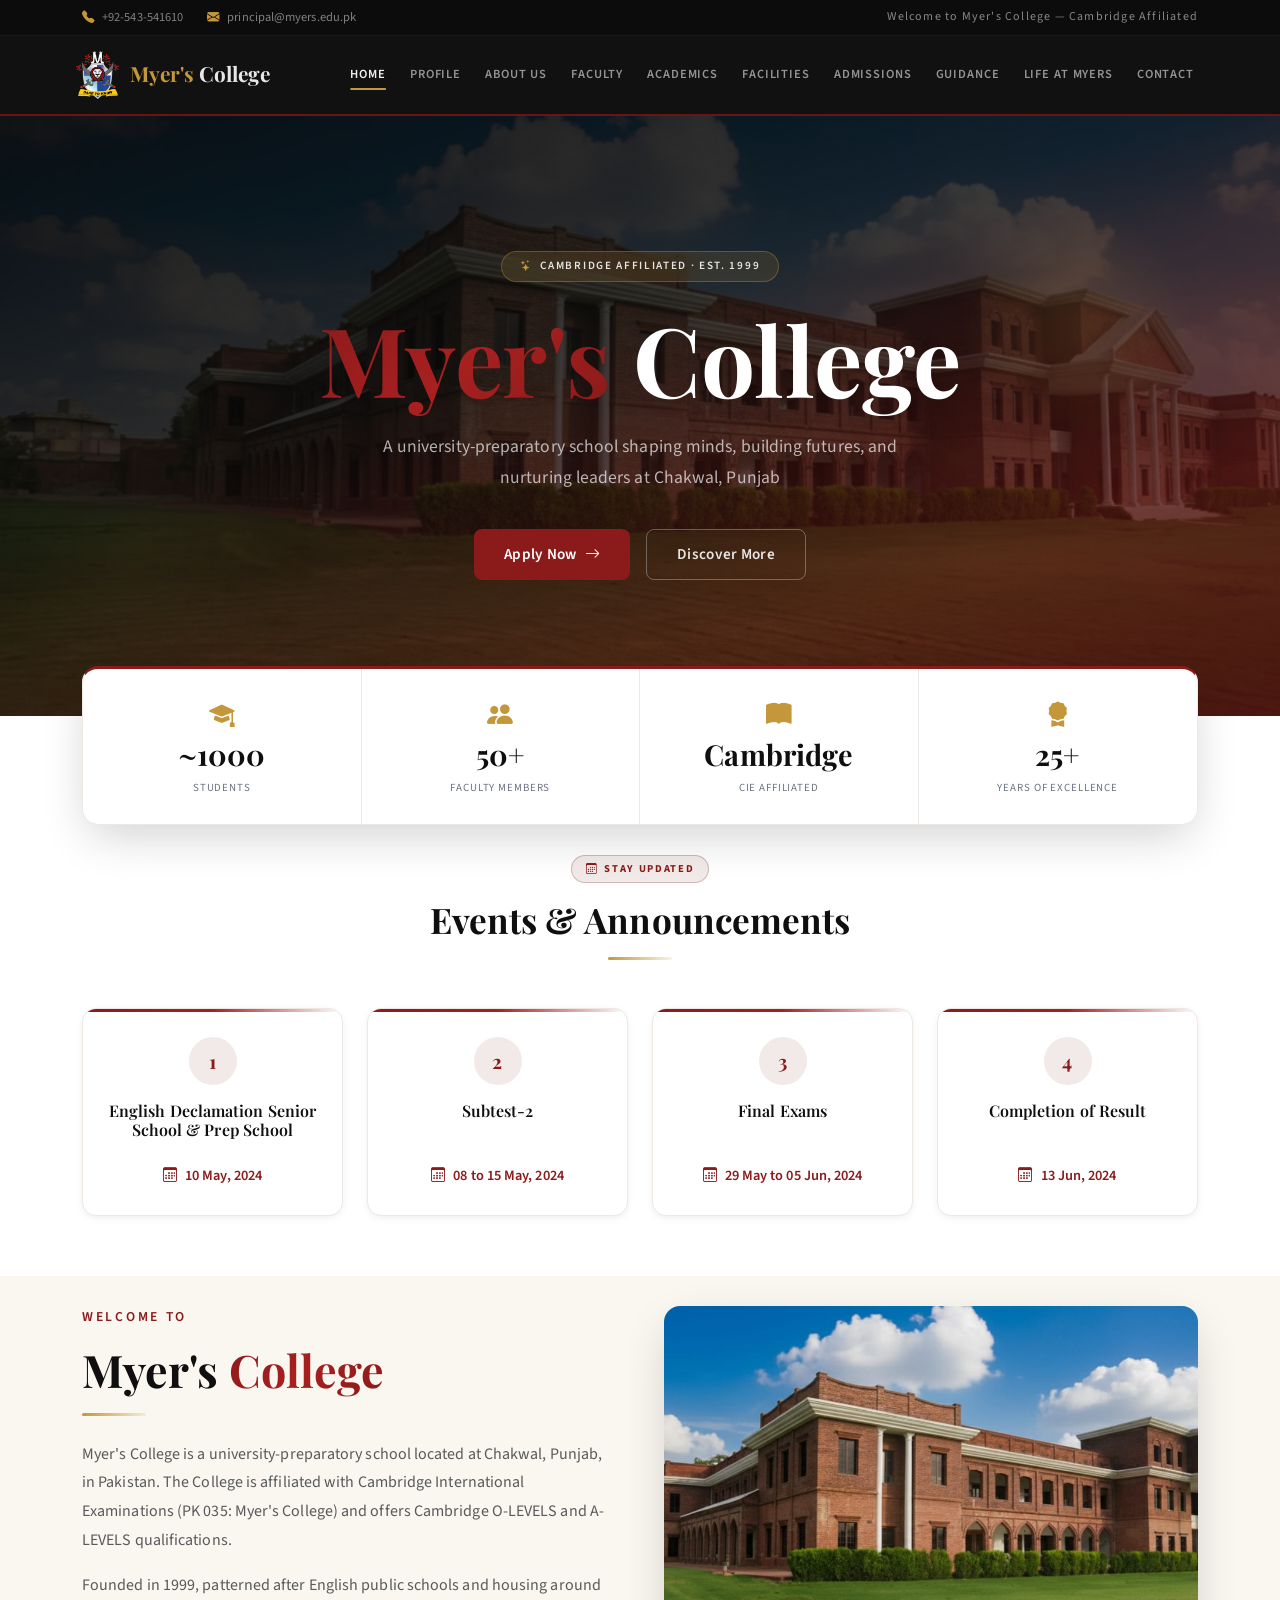
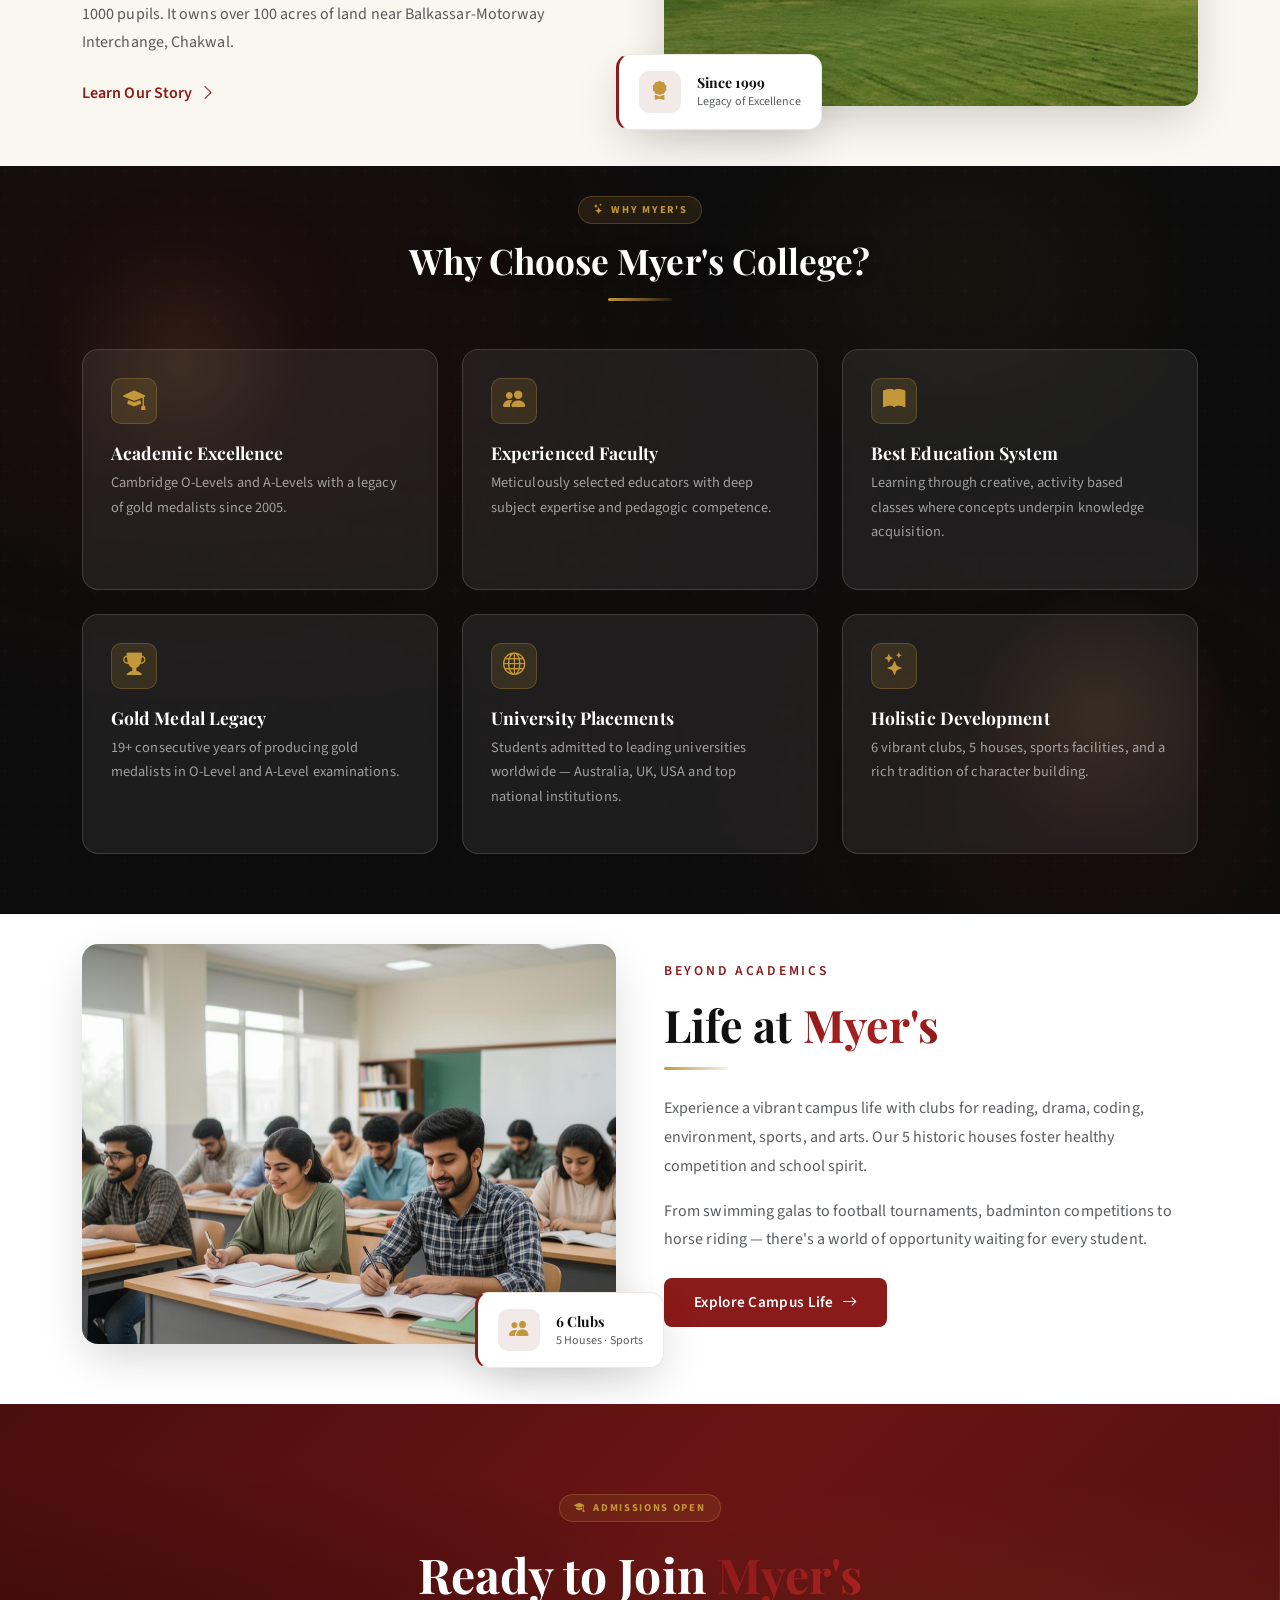
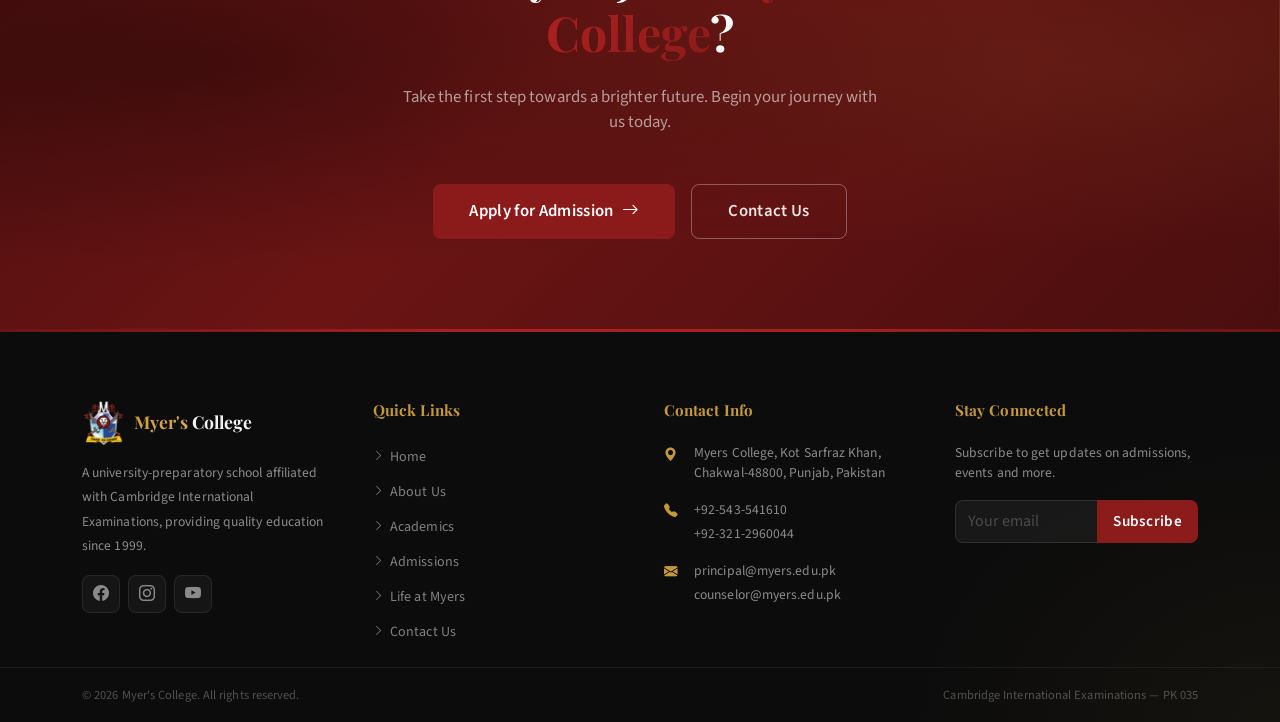
==== index.html @ d1c7c5fa "first commit" ====
<!DOCTYPE html>
<html lang="en">
<head>
  <meta charset="UTF-8" />
  <meta name="viewport" content="width=device-width, initial-scale=1.0" />
  <title>Myer's College — Cambridge Affiliated | Chakwal, Pakistan</title>
  <meta name="description" content="Myer's College is a Cambridge-affiliated university-preparatory school located at Chakwal, Punjab, Pakistan, offering O-Levels and A-Levels since 1999." />
  <link rel="icon" href="assets/images/myers-logo.png" type="image/png" />
  <link rel="stylesheet" href="https://cdn.jsdelivr.net/npm/bootstrap@5.3.2/dist/css/bootstrap.min.css" />
  <link rel="stylesheet" href="https://cdn.jsdelivr.net/npm/bootstrap-icons@1.11.3/font/bootstrap-icons.min.css" />
  <link rel="stylesheet" href="assets/css/style.css" />
</head>
<body>

  <!-- TOP BAR -->
  <div id="topbar">
    <div class="container">
      <div class="d-flex justify-content-between align-items-center">
        <div class="d-flex gap-4">
          <span class="d-flex align-items-center gap-2"><i class="bi bi-telephone-fill topbar-icon"></i> +92-543-541610</span>
          <span class="d-flex align-items-center gap-2"><i class="bi bi-envelope-fill topbar-icon"></i> principal@myers.edu.pk</span>
        </div>
        <span class="d-none d-md-inline" style="color:rgba(255,255,255,0.50);font-size:0.75rem;letter-spacing:0.1em;">Welcome to Myer's College — Cambridge Affiliated</span>
      </div>
    </div>
  </div>

  <!-- NAVBAR -->
  <nav class="navbar navbar-expand-lg site-navbar sticky-top">
    <div class="container">
      <a class="navbar-brand d-flex align-items-center gap-2" href="index.html">
        <img src="assets/images/myers-logo.png" alt="Myer's College Logo" height="48" width="48" style="object-fit:contain;" />
        <div class="d-none d-sm-block">
          <span class="brand-name">Myer's</span>
          <span class="brand-suffix"> College</span>
        </div>
      </a>
      <button class="navbar-toggler" type="button" data-bs-toggle="collapse" data-bs-target="#siteNav">
        <span class="navbar-toggler-icon"></span>
      </button>
      <div class="collapse navbar-collapse" id="siteNav">
        <ul class="navbar-nav ms-auto">
          <li class="nav-item"><a class="nav-link" href="index.html">HOME</a></li>
          <li class="nav-item"><a class="nav-link" href="profile.html">PROFILE</a></li>
          <li class="nav-item"><a class="nav-link" href="about.html">ABOUT US</a></li>
          <li class="nav-item"><a class="nav-link" href="faculty.html">FACULTY</a></li>
          <li class="nav-item"><a class="nav-link" href="academics.html">ACADEMICS</a></li>
          <li class="nav-item"><a class="nav-link" href="facilities.html">FACILITIES</a></li>
          <li class="nav-item"><a class="nav-link" href="admissions.html">ADMISSIONS</a></li>
          <li class="nav-item"><a class="nav-link" href="guidance.html">GUIDANCE</a></li>
          <li class="nav-item"><a class="nav-link" href="life.html">LIFE AT MYERS</a></li>
          <li class="nav-item"><a class="nav-link" href="contact.html">CONTACT</a></li>
        </ul>
      </div>
    </div>
  </nav>

  <!-- HERO -->
  <section class="hero-section">
    <img src="assets/images/hero-campus.jpg" alt="Myer's College Campus" class="hero-img" />
    <div class="hero-overlay"></div>
    <!-- Decorative blobs -->
    <div style="position:absolute;top:80px;right:80px;width:250px;height:250px;background:radial-gradient(circle,rgba(196,151,58,0.14) 0%,transparent 65%);pointer-events:none;"></div>
    <div style="position:absolute;bottom:80px;left:40px;width:180px;height:180px;background:rgba(196,151,58,0.05);border-radius:50%;filter:blur(60px);pointer-events:none;"></div>
    <div class="container">
      <div class="hero-content">
        <div class="hero-badge animate-fade-in-up">
          <i class="bi bi-stars" style="color:var(--gold);"></i>
          Cambridge Affiliated · Est. 1999
        </div>
        <h1 class="hero-title">
          <span class="gradient-text">Myer's</span> College
        </h1>
        <p class="hero-subtitle">
          A university-preparatory school shaping minds, building futures, and nurturing leaders at Chakwal, Punjab
        </p>
        <div class="hero-buttons d-flex flex-wrap gap-3 justify-content-center">
          <a href="admissions.html" class="btn-gold">Apply Now <i class="bi bi-arrow-right"></i></a>
          <a href="about.html" class="btn-outline-gold">Discover More</a>
        </div>
      </div>
    </div>
  </section>

  <!-- STATS BAR -->
  <section class="py-0 px-3">
    <div class="container">
      <div class="stats-bar row g-0 animate-pulse-glow">
        <div class="col-6 col-md-3 stat-item">
          <i class="bi bi-mortarboard-fill stat-icon d-block" style="font-size:1.6rem;"></i>
          <div class="stat-value">~1000</div>
          <div class="stat-label">Students</div>
        </div>
        <div class="col-6 col-md-3 stat-item">
          <i class="bi bi-people-fill stat-icon d-block" style="font-size:1.6rem;"></i>
          <div class="stat-value">50+</div>
          <div class="stat-label">Faculty Members</div>
        </div>
        <div class="col-6 col-md-3 stat-item">
          <i class="bi bi-book-fill stat-icon d-block" style="font-size:1.6rem;"></i>
          <div class="stat-value">Cambridge</div>
          <div class="stat-label">CIE Affiliated</div>
        </div>
        <div class="col-6 col-md-3 stat-item">
          <i class="bi bi-award-fill stat-icon d-block" style="font-size:1.6rem;"></i>
          <div class="stat-value">25+</div>
          <div class="stat-label">Years of Excellence</div>
        </div>
      </div>
    </div>
  </section>

  <!-- EVENTS & ANNOUNCEMENTS -->
  <section class="section-padding">
    <div class="container">
      <div class="reveal text-center mb-5">
        <div class="section-badge"><i class="bi bi-calendar3"></i> Stay Updated</div>
        <h2 class="fw-bold" style="font-family:var(--font-heading);font-size:2.2rem;">Events &amp; Announcements</h2>
        <div class="gold-line mx-auto mt-3"></div>
      </div>
      <div class="row g-4">
        <div class="col-sm-6 col-lg-3">
          <div class="reveal event-card h-100">
            <div class="event-num">1</div>
            <h3 class="fw-semibold mb-3" style="font-size:1rem;min-height:48px;">English Declamation Senior School &amp; Prep School</h3>
            <div class="d-flex align-items-center justify-content-center gap-2 maroon-text fw-semibold" style="font-size:0.9rem;">
              <i class="bi bi-calendar3"></i> 10 May, 2024
            </div>
          </div>
        </div>
        <div class="col-sm-6 col-lg-3">
          <div class="reveal event-card h-100">
            <div class="event-num">2</div>
            <h3 class="fw-semibold mb-3" style="font-size:1rem;min-height:48px;">Subtest-2</h3>
            <div class="d-flex align-items-center justify-content-center gap-2 maroon-text fw-semibold" style="font-size:0.9rem;">
              <i class="bi bi-calendar3"></i> 08 to 15 May, 2024
            </div>
          </div>
        </div>
        <div class="col-sm-6 col-lg-3">
          <div class="reveal event-card h-100">
            <div class="event-num">3</div>
            <h3 class="fw-semibold mb-3" style="font-size:1rem;min-height:48px;">Final Exams</h3>
            <div class="d-flex align-items-center justify-content-center gap-2 maroon-text fw-semibold" style="font-size:0.9rem;">
              <i class="bi bi-calendar3"></i> 29 May to 05 Jun, 2024
            </div>
          </div>
        </div>
        <div class="col-sm-6 col-lg-3">
          <div class="reveal event-card h-100">
            <div class="event-num">4</div>
            <h3 class="fw-semibold mb-3" style="font-size:1rem;min-height:48px;">Completion of Result</h3>
            <div class="d-flex align-items-center justify-content-center gap-2 maroon-text fw-semibold" style="font-size:0.9rem;">
              <i class="bi bi-calendar3"></i> 13 Jun, 2024
            </div>
          </div>
        </div>
      </div>
    </div>
  </section>

  <!-- ABOUT PREVIEW -->
  <section class="section-padding section-cream">
    <div class="container">
      <div class="reveal">
        <div class="row g-5 align-items-center">
          <div class="col-md-6">
            <p class="maroon-text fw-semibold text-uppercase" style="letter-spacing:0.2em;font-size:0.85rem;">Welcome To</p>
            <h2 class="fw-bold mb-3" style="font-family:var(--font-heading);font-size:clamp(2rem,4vw,2.8rem);line-height:1.2;">
              Myer's <span class="gradient-text">College</span>
            </h2>
            <div class="gold-line mb-4"></div>
            <p class="text-muted mb-3" style="line-height:1.8;">
              Myer's College is a university-preparatory school located at Chakwal, Punjab, in Pakistan. The College is affiliated with Cambridge International Examinations (PK 035: Myer's College) and offers Cambridge O-LEVELS and A-LEVELS qualifications.
            </p>
            <p class="text-muted mb-4" style="line-height:1.8;">
              Founded in 1999, patterned after English public schools and housing around 1000 pupils. It owns over 100 acres of land near Balkassar-Motorway Interchange, Chakwal.
            </p>
            <a href="about.html" class="maroon-text fw-semibold text-decoration-none d-inline-flex align-items-center gap-2">
              Learn Our Story <i class="bi bi-chevron-right"></i>
            </a>
          </div>
          <div class="col-md-6 position-relative">
            <div class="rounded-4 overflow-hidden" style="box-shadow:var(--elevated-shadow);">
              <img src="assets/images/college-original.jpg" alt="Myer's College Building" class="img-fluid w-100" style="height:400px;object-fit:cover;" />
            </div>
            <div class="floating-badge d-none d-md-flex align-items-center gap-3">
              <div class="floating-badge-icon"><i class="bi bi-award-fill" style="color:var(--gold);font-size:1.2rem;"></i></div>
              <div>
                <p class="fw-bold mb-0" style="font-family:var(--font-heading);">Since 1999</p>
                <p class="mb-0 text-muted" style="font-size:0.75rem;">Legacy of Excellence</p>
              </div>
            </div>
          </div>
        </div>
      </div>
    </div>
  </section>

  <!-- WHY CHOOSE US -->
  <section class="section-padding section-maroon position-relative overflow-hidden">
    <div style="position:absolute;top:60px;left:40px;width:280px;height:280px;background:radial-gradient(circle,rgba(196,151,58,0.12) 0%,transparent 65%);pointer-events:none;"></div>
    <div style="position:absolute;bottom:60px;right:40px;width:280px;height:280px;background:radial-gradient(circle,rgba(196,151,58,0.12) 0%,transparent 65%);pointer-events:none;"></div>
    <div class="container position-relative">
      <div class="reveal text-center mb-5">
        <div class="section-badge section-badge-navy"><i class="bi bi-stars"></i> Why Myer's</div>
        <h2 class="fw-bold text-white" style="font-family:var(--font-heading);font-size:2.2rem;">Why Choose Myer's College?</h2>
        <div class="gold-line mx-auto mt-3"></div>
      </div>
      <div class="row g-4">
        <div class="col-sm-6 col-lg-4">
          <div class="reveal feature-card">
            <div class="feature-icon-box"><i class="bi bi-mortarboard-fill" style="color:var(--gold);font-size:1.4rem;"></i></div>
            <h3 class="fw-bold text-white mb-2" style="font-size:1.1rem;">Academic Excellence</h3>
            <p style="color:rgba(255,255,255,0.58);font-size:0.9rem;line-height:1.7;">Cambridge O-Levels and A-Levels with a legacy of gold medalists since 2005.</p>
          </div>
        </div>
        <div class="col-sm-6 col-lg-4">
          <div class="reveal feature-card">
            <div class="feature-icon-box"><i class="bi bi-people-fill" style="color:var(--gold);font-size:1.4rem;"></i></div>
            <h3 class="fw-bold text-white mb-2" style="font-size:1.1rem;">Experienced Faculty</h3>
            <p style="color:rgba(255,255,255,0.58);font-size:0.9rem;line-height:1.7;">Meticulously selected educators with deep subject expertise and pedagogic competence.</p>
          </div>
        </div>
        <div class="col-sm-6 col-lg-4">
          <div class="reveal feature-card">
            <div class="feature-icon-box"><i class="bi bi-book-fill" style="color:var(--gold);font-size:1.4rem;"></i></div>
            <h3 class="fw-bold text-white mb-2" style="font-size:1.1rem;">Best Education System</h3>
            <p style="color:rgba(255,255,255,0.58);font-size:0.9rem;line-height:1.7;">Learning through creative, activity based classes where concepts underpin knowledge acquisition.</p>
          </div>
        </div>
        <div class="col-sm-6 col-lg-4">
          <div class="reveal feature-card">
            <div class="feature-icon-box"><i class="bi bi-trophy-fill" style="color:var(--gold);font-size:1.4rem;"></i></div>
            <h3 class="fw-bold text-white mb-2" style="font-size:1.1rem;">Gold Medal Legacy</h3>
            <p style="color:rgba(255,255,255,0.58);font-size:0.9rem;line-height:1.7;">19+ consecutive years of producing gold medalists in O-Level and A-Level examinations.</p>
          </div>
        </div>
        <div class="col-sm-6 col-lg-4">
          <div class="reveal feature-card">
            <div class="feature-icon-box"><i class="bi bi-globe" style="color:var(--gold);font-size:1.4rem;"></i></div>
            <h3 class="fw-bold text-white mb-2" style="font-size:1.1rem;">University Placements</h3>
            <p style="color:rgba(255,255,255,0.58);font-size:0.9rem;line-height:1.7;">Students admitted to leading universities worldwide — Australia, UK, USA and top national institutions.</p>
          </div>
        </div>
        <div class="col-sm-6 col-lg-4">
          <div class="reveal feature-card">
            <div class="feature-icon-box"><i class="bi bi-stars" style="color:var(--gold);font-size:1.4rem;"></i></div>
            <h3 class="fw-bold text-white mb-2" style="font-size:1.1rem;">Holistic Development</h3>
            <p style="color:rgba(255,255,255,0.58);font-size:0.9rem;line-height:1.7;">6 vibrant clubs, 5 houses, sports facilities, and a rich tradition of character building.</p>
          </div>
        </div>
      </div>
    </div>
  </section>

  <!-- CAMPUS LIFE PREVIEW -->
  <section class="section-padding">
    <div class="container">
      <div class="reveal">
        <div class="row g-5 align-items-center">
          <div class="col-md-6 order-md-1 position-relative">
            <div class="rounded-4 overflow-hidden" style="box-shadow:var(--elevated-shadow);">
              <img src="assets/images/students.jpg" alt="Students at Myer's College" class="img-fluid w-100" style="height:400px;object-fit:cover;" />
            </div>
            <div class="floating-badge floating-badge-right d-none d-md-flex align-items-center gap-3">
              <div class="floating-badge-icon"><i class="bi bi-people-fill" style="color:var(--gold);font-size:1.2rem;"></i></div>
              <div>
                <p class="fw-bold mb-0" style="font-family:var(--font-heading);">6 Clubs</p>
                <p class="mb-0 text-muted" style="font-size:0.75rem;">5 Houses · Sports</p>
              </div>
            </div>
          </div>
          <div class="col-md-6 order-md-2">
            <p class="maroon-text fw-semibold text-uppercase" style="letter-spacing:0.2em;font-size:0.85rem;">Beyond Academics</p>
            <h2 class="fw-bold mb-3" style="font-family:var(--font-heading);font-size:clamp(2rem,4vw,2.8rem);">
              Life at <span class="gradient-text">Myer's</span>
            </h2>
            <div class="gold-line mb-4"></div>
            <p class="text-muted mb-3" style="line-height:1.8;">
              Experience a vibrant campus life with clubs for reading, drama, coding, environment, sports, and arts. Our 5 historic houses foster healthy competition and school spirit.
            </p>
            <p class="text-muted mb-4" style="line-height:1.8;">
              From swimming galas to football tournaments, badminton competitions to horse riding — there's a world of opportunity waiting for every student.
            </p>
            <a href="life.html" class="btn-gold">Explore Campus Life <i class="bi bi-arrow-right"></i></a>
          </div>
        </div>
      </div>
    </div>
  </section>

  <!-- CTA SECTION -->
  <section class="cta-section">
    <div class="cta-glow"></div>
    <div class="container position-relative">
      <div class="reveal">
        <div class="section-badge section-badge-navy mx-auto mb-4" style="width:fit-content;">
          <i class="bi bi-mortarboard-fill"></i> Admissions Open
        </div>
        <h2 class="fw-bold text-white mb-4 mx-auto" style="font-family:var(--font-heading);font-size:clamp(1.8rem,4vw,3rem);max-width:600px;line-height:1.2;">
          Ready to Join <span class="gradient-text">Myer's College</span>?
        </h2>
        <p class="mb-5 mx-auto" style="color:rgba(255,255,255,0.58);font-size:1.05rem;max-width:480px;">
          Take the first step towards a brighter future. Begin your journey with us today.
        </p>
        <div class="d-flex flex-wrap gap-3 justify-content-center">
          <a href="admissions.html" class="btn-gold" style="padding:14px 36px;font-size:1.05rem;">Apply for Admission <i class="bi bi-arrow-right"></i></a>
          <a href="contact.html" class="btn-outline-gold" style="padding:14px 36px;font-size:1.05rem;">Contact Us</a>
        </div>
      </div>
    </div>
  </section>

  <!-- FOOTER -->
  <footer class="site-footer pt-5 pb-0">
    <div class="container py-4">
      <div class="row g-5">
        <!-- Brand -->
        <div class="col-md-6 col-lg-3">
          <div class="d-flex align-items-center gap-2 mb-3">
            <img src="assets/images/myers-logo.png" alt="Myer's College" height="44" width="44" style="object-fit:contain;" />
            <div>
              <span class="gradient-text" style="font-family:var(--font-heading);font-size:1.1rem;font-weight:700;">Myer's</span>
              <span style="color:rgba(255,255,255,0.95);font-family:var(--font-heading);font-size:1.1rem;font-weight:700;"> College</span>
            </div>
          </div>
          <p style="font-size:0.85rem;line-height:1.8;color:rgba(255,255,255,0.52);">
            A university-preparatory school affiliated with Cambridge International Examinations, providing quality education since 1999.
          </p>
          <div class="d-flex gap-2 mt-3">
            <a href="#" class="footer-social"><i class="bi bi-facebook"></i></a>
            <a href="#" class="footer-social"><i class="bi bi-instagram"></i></a>
            <a href="#" class="footer-social"><i class="bi bi-youtube"></i></a>
          </div>
        </div>
        <!-- Quick Links -->
        <div class="col-md-6 col-lg-3">
          <h4 class="footer-heading mb-4">Quick Links</h4>
          <ul class="list-unstyled mb-0" style="display:flex;flex-direction:column;gap:10px;">
            <li><a href="index.html" class="footer-link"><i class="bi bi-chevron-right" style="font-size:0.7rem;"></i> Home</a></li>
            <li><a href="about.html" class="footer-link"><i class="bi bi-chevron-right" style="font-size:0.7rem;"></i> About Us</a></li>
            <li><a href="academics.html" class="footer-link"><i class="bi bi-chevron-right" style="font-size:0.7rem;"></i> Academics</a></li>
            <li><a href="admissions.html" class="footer-link"><i class="bi bi-chevron-right" style="font-size:0.7rem;"></i> Admissions</a></li>
            <li><a href="life.html" class="footer-link"><i class="bi bi-chevron-right" style="font-size:0.7rem;"></i> Life at Myers</a></li>
            <li><a href="contact.html" class="footer-link"><i class="bi bi-chevron-right" style="font-size:0.7rem;"></i> Contact Us</a></li>
          </ul>
        </div>
        <!-- Contact Info -->
        <div class="col-md-6 col-lg-3">
          <h4 class="footer-heading mb-4">Contact Info</h4>
          <ul class="list-unstyled mb-0" style="display:flex;flex-direction:column;gap:16px;font-size:0.85rem;color:rgba(255,255,255,0.52);">
            <li class="d-flex align-items-start gap-3">
              <i class="bi bi-geo-alt-fill" style="color:var(--gold);margin-top:2px;flex-shrink:0;"></i>
              Myers College, Kot Sarfraz Khan, Chakwal-48800, Punjab, Pakistan
            </li>
            <li class="d-flex align-items-start gap-3">
              <i class="bi bi-telephone-fill" style="color:var(--gold);margin-top:2px;flex-shrink:0;"></i>
              <div><p class="mb-1">+92-543-541610</p><p class="mb-0">+92-321-2960044</p></div>
            </li>
            <li class="d-flex align-items-start gap-3">
              <i class="bi bi-envelope-fill" style="color:var(--gold);margin-top:2px;flex-shrink:0;"></i>
              <div><p class="mb-1">principal@myers.edu.pk</p><p class="mb-0">counselor@myers.edu.pk</p></div>
            </li>
          </ul>
        </div>
        <!-- Newsletter -->
        <div class="col-md-6 col-lg-3">
          <h4 class="footer-heading mb-4">Stay Connected</h4>
          <p style="font-size:0.85rem;color:rgba(255,255,255,0.52);">Subscribe to get updates on admissions, events and more.</p>
          <form class="newsletter-form d-flex mt-3" onsubmit="return false;">
            <input type="email" class="form-control footer-input" placeholder="Your email" required />
            <button type="submit" class="btn-gold" style="border-radius:0 10px 10px 0;padding:10px 16px;white-space:nowrap;">Subscribe</button>
          </form>
        </div>
      </div>
    </div>
    <div class="footer-bottom">
      <div class="container d-flex flex-column flex-sm-row justify-content-between align-items-center gap-2">
        <p class="mb-0">&copy; <span id="year"></span> Myer's College. All rights reserved.</p>
        <p class="mb-0">Cambridge International Examinations — PK 035</p>
      </div>
    </div>
  </footer>

  <script>document.getElementById('year').textContent = new Date().getFullYear();</script>
  <script src="https://cdn.jsdelivr.net/npm/bootstrap@5.3.2/dist/js/bootstrap.bundle.min.js"></script>
  <script src="assets/js/main.js"></script>
</body>
</html>
---- assets/css/style.css ----
/* ===== GOOGLE FONTS ===== */
@import url('https://fonts.googleapis.com/css2?family=Playfair+Display:ital,wght@0,400;0,500;0,600;0,700;0,800;1,400;1,600&family=Source+Sans+3:wght@300;400;500;600;700&display=swap');

/* ===================================================
   MYER'S COLLEGE — BLACK & MAROON LEAD SYSTEM
   
   BLACK  → Navbar, footer, topbar (ultimate authority)
   MAROON → Feature sections, CTA, page heroes, dark cards (brand warmth)
   GOLD   → Selective prestige (brand name, dividers, stat icons, dark labels)
   WHITE  → Content cards, light sections
   CREAM  → Alternating section backgrounds
=================================================== */
:root {
  /* ── Black (structural authority) ── */
  --black:            #0C0C0C;
  --black-rich:       #111111;
  --black-surface:    #1A1A1A;
  --black-border:     rgba(255,255,255,0.08);
  --black-border-md:  rgba(255,255,255,0.14);

  /* ── Maroon (brand sections — the deep lead) ── */
  --maroon-deep:      #4A0E0E;   /* darkest — hero overlays, CTA */
  --maroon:           #6B1414;   /* primary section background */
  --maroon-mid:       #8B1A1A;   /* interactive, buttons, accents */
  --maroon-vivid:     #A82020;   /* hover states, accent strips */
  --maroon-light:     #C42B2B;   /* bright card tops, hover glow */
  --maroon-subtle:    rgba(107,20,20,0.09);
  --maroon-tint:      rgba(107,20,20,0.16);
  --maroon-border:    rgba(107,20,20,0.24);
  
  /* Maroon section surfaces */
  --maroon-surface:   #5A1212;   /* cards ON maroon sections */
  --maroon-card:      rgba(255,255,255,0.06);
  --maroon-card-border: rgba(255,255,255,0.12);

  /* ── Gold (selective prestige) ── */
  --gold:             #C4973A;
  --gold-light:       #D9AE5A;
  --gold-dark:        #A67C28;
  --gold-subtle:      rgba(196,151,58,0.10);
  --gold-border:      rgba(196,151,58,0.28);

  /* ── Light surfaces ── */
  --white:            #FFFFFF;
  --cream:            #FAF6F0;
  --border-light:     #EDE8E3;
  --border-mid:       #DDD8D2;

  /* ── Typography ── */
  --text-primary:     #0F0F0F;
  --text-secondary:   #2E2E2E;
  --text-muted:       #6B7280;

  /* ── Shadows ── */
  --shadow-sm:        0 2px 8px -2px rgba(12,12,12,0.10);
  --shadow-md:        0 6px 24px -4px rgba(12,12,12,0.14);
  --shadow-lg:        0 16px 48px -8px rgba(12,12,12,0.20);
  --shadow-maroon:    0 8px 32px -4px rgba(107,20,20,0.35);
  --shadow-maroon-lg: 0 20px 60px -8px rgba(107,20,20,0.40);

  --font-heading: 'Playfair Display', Georgia, serif;
  --font-body:    'Source Sans 3', system-ui, sans-serif;

  /* ── Legacy compatibility aliases ── */
  --border-color:     #EDE8E3;   /* alias for --border-light */
  --card-shadow:      0 2px 8px -2px rgba(12,12,12,0.10);
  --elevated-shadow:  0 16px 48px -8px rgba(12,12,12,0.20);
  --gold-shadow:      0 4px 20px -4px rgba(196,151,58,0.25);
  --text-dark:        #0F0F0F;
  --navy:             #0C0C0C;   /* alias for --black */
}

/* ===== BASE ===== */
html { scroll-behavior: smooth; }
*, *::before, *::after { box-sizing: border-box; }
body { font-family: var(--font-body); color: var(--text-primary); background: var(--white); margin: 0; padding: 0; -webkit-font-smoothing: antialiased; }
h1,h2,h3,h4,h5,h6 { font-family: var(--font-heading); }

/* ============================================================
   TOPBAR — Black (absolute authority)
============================================================ */
#topbar {
  background: var(--black);
  padding: 8px 0;
  font-size: 0.78rem;
  color: rgba(255,255,255,0.48);
  border-bottom: 1px solid rgba(255,255,255,0.05);
}
#topbar .topbar-icon { color: var(--gold); }

/* ============================================================
   NAVBAR — Black (authority, premium dark bar)
============================================================ */
.site-navbar {
  background: var(--black-rich) !important;
  padding: 10px 12px;
  border-bottom: 2px solid var(--maroon);
  transition: box-shadow 0.3s ease;
  overflow-x: auto;
}
.site-navbar.scrolled { box-shadow: 0 4px 24px rgba(0,0,0,0.50); }
.site-navbar .navbar-brand .brand-name {
  color: var(--gold);
  font-family: var(--font-heading);
  font-size: 1.3rem; font-weight: 700;
}
.site-navbar .navbar-brand .brand-suffix {
  color: rgba(255,255,255,0.90);
  font-family: var(--font-heading);
  font-size: 1.3rem; font-weight: 700;
}
.site-navbar .navbar-brand { margin-right: auto; margin-left: -8px; }
.site-navbar .navbar-nav  { margin-right: -8px; }
.site-navbar .nav-link {
  color: rgba(255,255,255,0.55) !important;
  font-size: 0.78rem; font-weight: 600;
  letter-spacing: 0.06em; text-transform: uppercase;
  padding: 8px 12px !important;
  border-radius: 6px;
  transition: color 0.2s ease;
  position: relative; white-space: nowrap;
}
.site-navbar .nav-link:hover,
.site-navbar .nav-link.active { color: rgba(255,255,255,0.95) !important; }
.site-navbar .nav-link::after {
  content: ''; position: absolute;
  bottom: 2px; left: 50%;
  transform: translateX(-50%);
  width: 0; height: 2px;
  background: var(--gold);
  border-radius: 2px;
  transition: width 0.3s ease;
}
.site-navbar .nav-link:hover::after,
.site-navbar .nav-link.active::after { width: 60%; }
.navbar-toggler { border: none !important; }
.navbar-toggler:focus { box-shadow: none !important; }
.navbar-toggler-icon { filter: invert(1); }

/* ============================================================
   HERO — Deep black with strong maroon character
============================================================ */
.hero-section { position: relative; min-height: 600px; overflow: hidden; }
.hero-section img.hero-img {
  position: absolute; inset: 0;
  width: 100%; height: 100%; object-fit: cover;
  transform: scale(1.05);
}
.hero-overlay {
  position: absolute; inset: 0;
  background:
    linear-gradient(160deg,
      rgba(10,10,10,0.94) 0%,
      rgba(10,10,10,0.80) 40%,
      rgba(74,14,14,0.75) 75%,
      rgba(74,14,14,0.90) 100%
    );
}
.hero-content {
  position: relative; z-index: 2;
  min-height: 600px;
  display: flex; flex-direction: column;
  align-items: center; justify-content: center;
  text-align: center; padding: 80px 20px;
}
.hero-badge {
  display: inline-flex; align-items: center; gap: 8px;
  background: rgba(196,151,58,0.14);
  backdrop-filter: blur(10px);
  border: 1px solid rgba(196,151,58,0.35);
  border-radius: 50px; padding: 6px 18px;
  margin-bottom: 24px; font-size: 0.7rem;
  color: rgba(255,255,255,0.88);
  text-transform: uppercase; letter-spacing: 0.15em; font-weight: 600;
  animation: fadeInUp 0.6s ease-out forwards;
}
.hero-title {
  font-family: var(--font-heading);
  font-size: clamp(2.8rem,8vw,6rem);
  font-weight: 700; color: #fff;
  line-height: 1.1; margin-bottom: 20px;
  animation: fadeInUp 0.6s ease-out 0.1s forwards; opacity: 0;
}
.hero-subtitle {
  font-size: 1.1rem; color: rgba(255,255,255,0.68);
  max-width: 560px; line-height: 1.75; margin-bottom: 36px;
  animation: fadeInUp 0.6s ease-out 0.2s forwards; opacity: 0;
}
.hero-buttons { animation: fadeInUp 0.6s ease-out 0.4s forwards; opacity: 0; }

/* ============================================================
   PAGE HERO (inner pages) — Deep Maroon
   This is the signature brand color moment on every inner page
============================================================ */
.page-hero {
  background: linear-gradient(135deg, #5A1212 0%, var(--maroon) 40%, #4A0E0E 80%, var(--maroon-deep) 100%);
  padding: 100px 20px 80px;
  text-align: center;
  position: relative; overflow: hidden;
  border-bottom: 2px solid var(--gold);
}
/* Luxurious multi-layered glow effect */
.page-hero::before {
  content: '';
  position: absolute; inset: 0;
  background:
    /* Large maroon glow top-left */
    radial-gradient(ellipse 1200px 900px at 10% 15%, rgba(107, 20, 20, 0.22) 0%, transparent 60%),
    /* Gold prestige glow top-right */
    radial-gradient(ellipse 800px 600px at 85% 10%, rgba(196, 151, 58, 0.10) 0%, transparent 55%),
    /* Deep maroon warmth bottom-right */
    radial-gradient(ellipse 1000px 700px at 90% 90%, rgba(107, 20, 20, 0.15) 0%, transparent 65%),
    /* Subtle gold accent bottom-left */
    radial-gradient(ellipse 600px 500px at 5% 95%, rgba(196, 151, 58, 0.07) 0%, transparent 50%),
    /* Center ambient warmth */
    radial-gradient(ellipse 800px 600px at 50% 50%, rgba(74, 14, 14, 0.08) 0%, transparent 70%);
  pointer-events: none;
  z-index: 1;
}
/* Sophisticated texture overlay with gold accents */
.page-hero::after {
  content: '';
  position: absolute; inset: 0;
  background:
    url("data:image/svg+xml,%3Csvg width='60' height='60' viewBox='0 0 60 60' xmlns='http://www.w3.org/2000/svg'%3E%3Cg fill='none' fill-rule='evenodd'%3E%3Cg fill='%23C4973A' fill-opacity='0.04'%3E%3Cpath d='M36 34v-4h-2v4h-4v2h4v4h2v-4h4v-2h-4zm0-30V0h-2v4h-4v2h4v4h2V6h4V4h-4zM6 34v-4H4v4H0v2h4v4h2v-4h4v-2H6zM6 4V0H4v4H0v2h4v4h2V6h4V4H6z'/%3E%3C/g%3E%3C/g%3E%3C/svg%3E"),
    /* Vignette edge effect for depth */
    radial-gradient(ellipse at center, transparent 40%, rgba(0, 0, 0, 0.15) 100%);
  pointer-events: none;
  z-index: 1;
}
.page-hero-title {
  font-family: var(--font-heading);
  font-size: clamp(2.2rem, 6vw, 3.8rem);
  font-weight: 700;
  color: #fff;
  position: relative; z-index: 2;
  line-height: 1.15;
  text-shadow: 
    0 4px 24px rgba(0, 0, 0, 0.4),
    0 2px 8px rgba(0, 0, 0, 0.3);
  letter-spacing: -0.02em;
}
.page-hero-subtitle {
  color: rgba(255, 255, 255, 0.78);
  font-size: 1.05rem;
  max-width: 600px;
  margin: 16px auto 0;
  position: relative; z-index: 2;
  line-height: 1.8;
  font-weight: 300;
}
.page-hero-divider {
  width: 80px;
  height: 4px;
  background: linear-gradient(to right, var(--gold), rgba(196, 151, 58, 0.3), rgba(196, 151, 58, 0.1));
  margin: 24px auto 0;
  border-radius: 2px;
  position: relative; z-index: 2;
  box-shadow: 0 2px 12px rgba(196, 151, 58, 0.25);
}

/* ============================================================
   BUTTONS
============================================================ */
/* Primary button — maroon solid */
.btn-gold {
  background: var(--maroon-mid);
  color: #fff; font-weight: 600;
  border-radius: 8px; padding: 13px 30px;
  border: none;
  transition: all 0.25s ease;
  font-family: var(--font-body); font-size: 0.95rem;
  display: inline-flex; align-items: center; gap: 8px;
  text-decoration: none; letter-spacing: 0.02em;
}
.btn-gold:hover {
  background: var(--maroon-vivid);
  color: #fff; transform: translateY(-2px);
  box-shadow: var(--shadow-maroon);
}
/* Outline button — on dark backgrounds */
.btn-outline-gold {
  background: transparent;
  color: rgba(255,255,255,0.88);
  font-weight: 600; border-radius: 8px; padding: 13px 30px;
  border: 1.5px solid rgba(255,255,255,0.30);
  transition: all 0.25s ease;
  font-family: var(--font-body); font-size: 0.95rem;
  display: inline-flex; align-items: center; gap: 8px;
  text-decoration: none; letter-spacing: 0.02em;
}
.btn-outline-gold:hover {
  background: rgba(255,255,255,0.10);
  border-color: rgba(255,255,255,0.60);
  color: #fff; transform: translateY(-2px);
}
/* Gold button — selective use only */
.btn-gold-accent {
  background: var(--gold);
  color: var(--black); font-weight: 700;
  border-radius: 8px; padding: 12px 28px;
  border: none; transition: all 0.25s ease;
  font-family: var(--font-body); font-size: 0.95rem;
  display: inline-flex; align-items: center; gap: 8px;
  text-decoration: none;
}
.btn-gold-accent:hover {
  background: var(--gold-light);
  transform: translateY(-2px);
  box-shadow: 0 8px 24px rgba(196,151,58,0.35);
}

/* ============================================================
   STATS BAR — White card with maroon identity
============================================================ */
.stats-bar {
  background: var(--white);
  border-radius: 16px; box-shadow: var(--shadow-lg);
  margin-top: -50px; position: relative; z-index: 10;
  overflow: hidden;
  border: 1px solid var(--border-light);
  border-top: 4px solid var(--maroon-mid);
}
.stat-item {
  padding: 28px 20px; text-align: center;
  border-right: 1px solid var(--border-light);
  transition: background 0.3s ease;
}
.stat-item:last-child { border-right: none; }
.stat-item:hover { background: var(--cream); }
.stat-icon { color: var(--gold); width: 28px; height: 28px; margin: 0 auto 8px; }
.stat-value { font-family: var(--font-heading); font-size: 1.8rem; font-weight: 700; color: var(--text-primary); }
.stat-label { font-size: 0.68rem; text-transform: uppercase; letter-spacing: 0.12em; color: var(--text-muted); margin-top: 4px; }

/* ============================================================
   SECTION UTILITIES
============================================================ */
.section-padding { padding: 30px 0 60px 0; }

/* ── BLACK section (navbar level authority — used sparingly) ── */
.section-navy,
.section-black {
  background: var(--black-rich);
  position: relative; overflow: hidden;
}
/* Maroon warmth in black sections */
.section-navy::before,
.section-black::before {
  content: '';
  position: absolute; bottom: -60px; right: -60px;
  width: 500px; height: 500px;
  background: radial-gradient(ellipse at center, rgba(107,20,20,0.22) 0%, rgba(107,20,20,0.08) 40%, transparent 68%);
  pointer-events: none; z-index: 0;
}
.section-navy > *, .section-black > * { position: relative; z-index: 1; }

/* ── MAROON section — the signature brand section ── */
.section-maroon {
  background: linear-gradient(135deg, var(--black) 0%, #0C0C0C 100%);
  position: relative; overflow: hidden;
}
/* Rich maroon glow effect on sections — luxury premium feel */
.section-maroon::before {
  content: '';
  position: absolute; inset: 0;
  background:
    /* Large maroon glow top-left */
    radial-gradient(ellipse 900px 700px at 15% 20%, rgba(107, 20, 20, 0.18) 0%, transparent 60%),
    /* Accent maroon glow bottom-right */
    radial-gradient(ellipse 700px 600px at 85% 85%, rgba(107, 20, 20, 0.12) 0%, transparent 55%),
    /* Subtle gold highlight top-right */
    radial-gradient(ellipse 500px 400px at 75% 15%, rgba(196, 151, 58, 0.06) 0%, transparent 50%),
    /* Central maroon warmth */
    radial-gradient(ellipse 600px 500px at 50% 50%, rgba(74, 14, 14, 0.06) 0%, transparent 70%);
  pointer-events: none;
}
/* Texture overlay with warmth */
.section-maroon::after {
  content: '';
  position: absolute; inset: 0;
  background:
    url("data:image/svg+xml,%3Csvg width='60' height='60' viewBox='0 0 60 60' xmlns='http://www.w3.org/2000/svg'%3E%3Cg fill='none' fill-rule='evenodd'%3E%3Cg fill='%23C4973A' fill-opacity='0.015'%3E%3Cpath d='M36 34v-4h-2v4h-4v2h4v4h2v-4h4v-2h-4zm0-30V0h-2v4h-4v2h4v4h2V6h4V4h-4zM6 34v-4H4v4H0v2h4v4h2v-4h4v-2H6zM6 4V0H4v4H0v2h4v4h2V6h4V4H6z'/%3E%3C/g%3E%3C/g%3E%3C/svg%3E");
  pointer-events: none;
}
.section-maroon > * { position: relative; z-index: 1; }

/* Enhanced maroon-rich styling for placement records section (2nd occurrence) */
.section-maroon:last-of-type {
  background: linear-gradient(135deg, #1A0505 0%, #0C0C0C 50%, #0F0505 100%);
}
.section-maroon:last-of-type::before {
  background:
    /* Stronger maroon glow top-left */
    radial-gradient(ellipse 1000px 800px at 20% 25%, rgba(107, 20, 20, 0.28) 0%, transparent 55%),
    /* Deep maroon glow bottom-right */
    radial-gradient(ellipse 800px 650px at 80% 80%, rgba(107, 20, 20, 0.18) 0%, transparent 50%),
    /* Gold accent for prestige */
    radial-gradient(ellipse 600px 450px at 70% 20%, rgba(196, 151, 58, 0.08) 0%, transparent 48%),
    /* Rich maroon center warmth */
    radial-gradient(ellipse 700px 600px at 50% 50%, rgba(107, 20, 20, 0.10) 0%, transparent 65%);
}
.section-maroon:last-of-type::after {
  background:
    url("data:image/svg+xml,%3Csvg width='60' height='60' viewBox='0 0 60 60' xmlns='http://www.w3.org/2000/svg'%3E%3Cg fill='none' fill-rule='evenodd'%3E%3Cg fill='%23C4973A' fill-opacity='0.02'%3E%3Cpath d='M36 34v-4h-2v4h-4v2h4v4h2v-4h4v-2h-4zm0-30V0h-2v4h-4v2h4v4h2V6h4V4h-4zM6 34v-4H4v4H0v2h4v4h2v-4h4v-2H6zM6 4V0H4v4H0v2h4v4h2V6h4V4H6z'/%3E%3C/g%3E%3C/g%3E%3C/svg%3E");
}

.section-cream { background: var(--cream); }

/* ── Dividers ── */
.gold-line   { width: 64px; height: 3px; background: linear-gradient(to right, var(--gold), rgba(196,151,58,0.12)); border-radius: 2px; }
.maroon-line { width: 64px; height: 3px; background: linear-gradient(to right, var(--maroon-mid), rgba(139,26,26,0.12)); border-radius: 2px; }

.gold-text   { color: var(--gold); }
.maroon-text { color: var(--maroon-mid); }

/* ── Section badge on white ── */
.section-badge {
  display: inline-flex; align-items: center; gap: 6px;
  background: var(--maroon-subtle);
  border: 1px solid var(--maroon-border);
  border-radius: 50px; padding: 5px 14px;
  font-size: 0.68rem; color: var(--maroon-mid);
  text-transform: uppercase; letter-spacing: 0.15em;
  font-weight: 700; margin-bottom: 16px;
}
/* Section badge on dark / maroon sections */
.section-badge-navy {
  background: rgba(196,151,58,0.12);
  border: 1px solid rgba(196,151,58,0.28);
  color: var(--gold);
}

/* ── Gradient text ── */
.gradient-text {
  background: linear-gradient(135deg, var(--maroon-mid) 0%, var(--maroon-vivid) 50%, var(--maroon-mid) 100%);
  -webkit-background-clip: text; -webkit-text-fill-color: transparent; background-clip: text;
}
.gradient-text-gold {
  background: linear-gradient(135deg, var(--gold) 0%, var(--gold-light) 50%, var(--gold) 100%);
  -webkit-background-clip: text; -webkit-text-fill-color: transparent; background-clip: text;
}

/* ============================================================
   FEATURE CARDS — on maroon/dark sections
   Glass-style cards that let the maroon breathe through
============================================================ */
.feature-card {
  background: rgba(255,255,255,0.07);
  backdrop-filter: blur(4px);
  border-radius: 16px;
  border: 1px solid rgba(255,255,255,0.14);
  padding: 28px; height: 100%;
  transition: all 0.4s ease;
  position: relative; overflow: hidden;
}
.feature-card::before {
  content: ''; position: absolute; top: 0; left: 0; right: 0;
  height: 2px;
  background: linear-gradient(to right, rgba(196,151,58,0.6), transparent);
  opacity: 0; transition: opacity 0.3s;
}
.feature-card:hover {
  background: rgba(255,255,255,0.12);
  border-color: rgba(255,255,255,0.22);
  transform: translateY(-4px);
  box-shadow: 0 20px 40px rgba(0,0,0,0.25);
}
.feature-card:hover::before { opacity: 1; }
.feature-icon-box {
  width: 46px; height: 46px; border-radius: 10px;
  background: rgba(196,151,58,0.15);
  border: 1px solid rgba(196,151,58,0.30);
  display: flex; align-items: center; justify-content: center;
  margin-bottom: 18px; transition: all 0.3s ease;
}
.feature-card:hover .feature-icon-box {
  background: rgba(196,151,58,0.25);
  transform: scale(1.05);
}
.feature-icon-box i, .feature-icon-box svg { color: var(--gold); font-size: 1.2rem; }

/* ============================================================
   EVENT CARDS — on white sections
============================================================ */
.event-card {
  background: var(--white); border-radius: 14px;
  border: 1px solid var(--border-light); box-shadow: var(--shadow-sm);
  padding: 28px 24px; text-align: center;
  transition: all 0.4s ease; overflow: hidden; position: relative;
}
.event-card::before {
  content: ''; position: absolute; top: 0; left: 0; right: 0;
  height: 3px;
  background: linear-gradient(to right, var(--maroon-mid), var(--maroon-vivid), transparent);
}
.event-card:hover { transform: translateY(-6px); box-shadow: var(--shadow-md); border-color: var(--maroon-border); }
.event-num {
  width: 48px; height: 48px; border-radius: 50%;
  background: var(--maroon-subtle);
  display: flex; align-items: center; justify-content: center;
  margin: 0 auto 16px;
  font-family: var(--font-heading); font-weight: 700; font-size: 1.2rem;
  color: var(--maroon-mid); transition: all 0.3s;
}
.event-card:hover .event-num { background: var(--maroon-mid); color: #fff; }

/* ============================================================
   INFO CARDS — on white/cream sections
============================================================ */
.info-card {
  background: var(--white); border-radius: 12px;
  border: 1px solid var(--border-light); box-shadow: var(--shadow-sm);
  padding: 28px; height: 100%; transition: all 0.4s ease;
}
.info-card:hover { transform: translateY(-5px); box-shadow: var(--shadow-md); border-color: var(--maroon-border); }
.info-icon-box {
  width: 52px; height: 52px; border-radius: 12px;
  background: var(--maroon-subtle); border: 1px solid var(--maroon-border);
  display: flex; align-items: center; justify-content: center;
  margin-bottom: 16px; transition: all 0.3s ease;
}
.info-card:hover .info-icon-box { background: var(--maroon-mid); }
.info-icon-box i, .info-icon-box svg { color: var(--maroon-mid); transition: color 0.3s; }
.info-card:hover .info-icon-box i,
.info-card:hover .info-icon-box svg { color: #fff; }

/* ============================================================
   FLOATING BADGE
============================================================ */
.floating-badge {
  background: var(--white); border-radius: 14px;
  box-shadow: var(--shadow-lg); padding: 16px 20px;
  border: 1px solid var(--border-light);
  position: absolute; bottom: -24px; left: -24px;
  animation: float 3s ease-in-out infinite; z-index: 2;
}
.floating-badge-right { left: auto; right: -24px; animation-delay: 1s; }
.floating-badge-icon {
  width: 42px; height: 42px; border-radius: 10px;
  background: var(--maroon-subtle);
  display: flex; align-items: center; justify-content: center;
}
.floating-badge-icon i { color: var(--maroon-mid); }

/* ============================================================
   CTA SECTION — Deep Maroon (the most powerful call-to-action)
============================================================ */
.cta-section {
  background: linear-gradient(135deg, var(--maroon-deep) 0%, var(--maroon) 45%, var(--maroon-deep) 100%);
  padding: 90px 20px;
  position: relative; overflow: hidden; text-align: center;
}
.cta-section::before {
  content: ''; position: absolute; inset: 0;
  background:
    radial-gradient(ellipse at 15% 50%, rgba(0,0,0,0.30) 0%, transparent 55%),
    radial-gradient(ellipse at 85% 50%, rgba(196,151,58,0.08) 0%, transparent 50%);
  pointer-events: none;
}
/* Subtle diagonal line decoration */
.cta-section::after {
  content: ''; position: absolute; top: 0; right: 0;
  width: 1px; height: 100%;
  background: linear-gradient(to bottom, transparent, rgba(196,151,58,0.20), transparent);
  pointer-events: none;
}
.cta-section > * { position: relative; z-index: 1; }
.cta-glow { display: none; } /* Replaced by CSS gradients */

/* ============================================================
   FOOTER — Deep Black (the final authority)
============================================================ */
.site-footer {
  background: var(--black);
  color: rgba(255,255,255,0.52);
  position: relative; overflow: hidden;
}
/* Maroon top accent line */
.site-footer::before {
  content: ''; position: absolute; top: 0; left: 0; right: 0;
  height: 3px;
  background: linear-gradient(to right, var(--maroon) 0%, var(--maroon-vivid) 35%, var(--maroon-vivid) 65%, var(--maroon) 100%);
}
/* Gold ambient glow bottom-right */
.site-footer::after {
  content: ''; position: absolute; bottom: 0; right: 0;
  width: 400px; height: 300px;
  background: radial-gradient(ellipse at bottom right, rgba(196,151,58,0.05) 0%, transparent 65%);
  pointer-events: none;
}
.footer-heading {
  color: var(--gold); font-family: var(--font-heading);
  font-weight: 700; font-size: 0.95rem; margin-bottom: 20px;
}
.footer-link {
  color: rgba(255,255,255,0.48); text-decoration: none;
  transition: color 0.25s ease;
  display: inline-flex; align-items: center; gap: 6px; font-size: 0.88rem;
}
.footer-link:hover { color: rgba(255,255,255,0.88); }
.footer-social {
  width: 38px; height: 38px; border-radius: 8px;
  background: rgba(255,255,255,0.04);
  border: 1px solid rgba(255,255,255,0.08);
  display: inline-flex; align-items: center; justify-content: center;
  text-decoration: none; color: rgba(255,255,255,0.50);
  transition: all 0.25s ease;
}
.footer-social:hover { background: var(--maroon-mid); border-color: var(--maroon-mid); color: #fff; transform: translateY(-2px); }
.footer-input {
  background: rgba(255,255,255,0.05) !important;
  border: 1px solid rgba(255,255,255,0.10) !important;
  border-right: none !important; color: rgba(255,255,255,0.90) !important;
  border-radius: 8px 0 0 8px !important;
}
.footer-input::placeholder { color: rgba(255,255,255,0.22) !important; }
.footer-input:focus { outline: none !important; box-shadow: none !important; border-color: var(--maroon-vivid) !important; }
.footer-bottom {
  border-top: 1px solid rgba(255,255,255,0.06);
  padding: 18px 0; font-size: 0.78rem; color: rgba(255,255,255,0.28);
}

/* ============================================================
   ACCORDION
============================================================ */
.custom-accordion .accordion-item {
  border-radius: 12px !important; margin-bottom: 10px;
  border: 1px solid var(--border-light) !important;
  overflow: hidden; box-shadow: var(--shadow-sm);
}
.custom-accordion .accordion-button {
  font-family: var(--font-heading); font-weight: 700; font-size: 1rem;
  color: var(--text-primary); background: var(--white); padding: 18px 22px;
}
.custom-accordion .accordion-button:not(.collapsed) {
  color: var(--maroon-mid); background: var(--white); box-shadow: none;
  border-left: 3px solid var(--maroon-mid); padding-left: 19px;
}
.custom-accordion .accordion-button::after { filter: none; }
.custom-accordion .accordion-body {
  font-size: 0.9rem; color: var(--text-muted); line-height: 1.85;
  background: var(--white); padding: 4px 22px 20px;
}

/* ============================================================
   FACULTY TABLE
============================================================ */
.faculty-block { margin-bottom: 36px; }
.faculty-header {
  background: linear-gradient(135deg, var(--maroon-deep) 0%, var(--maroon) 100%);
  padding: 14px 20px; border-radius: 10px 10px 0 0;
}
.faculty-header h3 { color: var(--gold); font-family: var(--font-heading); font-size: 1rem; font-weight: 700; margin: 0; }
.faculty-grid {
  border: 1px solid var(--border-light); border-top: none;
  border-radius: 0 0 10px 10px; overflow: hidden;
}
.faculty-member {
  background: var(--white); padding: 14px 18px;
  display: flex; align-items: flex-start; gap: 12px;
  border-bottom: 1px solid var(--border-light); transition: background 0.2s;
}
.faculty-member:last-child { border-bottom: none; }
.faculty-member:hover { background: var(--cream); }
.faculty-avatar {
  width: 40px; height: 40px; border-radius: 50%;
  background: var(--maroon-subtle); border: 1px solid var(--maroon-border);
  display: flex; align-items: center; justify-content: center; flex-shrink: 0;
}
.faculty-avatar i, .faculty-avatar svg { color: var(--maroon-mid); }
.faculty-name { font-family: var(--font-heading); font-size: 0.9rem; font-weight: 600; color: var(--text-primary); }
.faculty-qual { font-size: 0.78rem; color: var(--text-muted); margin: 2px 0 0; }
.faculty-role { font-size: 0.72rem; color: var(--maroon-mid); margin: 2px 0 0; font-weight: 600; }

/* ============================================================
   AGE TABLES
============================================================ */
.age-table-card { border-radius: 10px; overflow: hidden; border: 1px solid var(--border-light); margin-bottom: 16px; }
.age-table-header {
  background: linear-gradient(135deg, var(--maroon-deep) 0%, var(--maroon) 100%);
  padding: 10px 18px;
}
.age-table-header h4 { color: var(--gold); font-family: var(--font-heading); font-size: 0.88rem; font-weight: 700; margin: 0; }
.age-table td { font-size: 0.82rem; padding: 9px 14px; }

/* ============================================================
   GOLD MEDALISTS — on maroon/dark sections
============================================================ */
.medalist-card {
  background: rgba(255,255,255,0.07);
  border: 1px solid rgba(255,255,255,0.12);
  border-radius: 12px; overflow: hidden; transition: all 0.3s;
}
.medalist-card:hover {
  background: rgba(255,255,255,0.11);
  border-color: rgba(255,255,255,0.20);
  transform: translateY(-3px);
}
.medalist-year-header {
  padding: 12px 18px;
  background: rgba(0,0,0,0.20);
  border-bottom: 1px solid rgba(255,255,255,0.10);
  display: flex; align-items: center; gap: 8px;
}
.medalist-body { padding: 16px; }
.medalist-student { display: flex; align-items: center; gap: 12px; margin-bottom: 12px; }
.medalist-student:last-child { margin-bottom: 0; }
.medalist-avatar {
  width: 40px; height: 40px; border-radius: 50%;
  background: rgba(196,151,58,0.15);
  border: 1px solid rgba(196,151,58,0.30);
  display: flex; align-items: center; justify-content: center; flex-shrink: 0;
}

/* ============================================================
   CONTACT FORM
============================================================ */
.contact-form-card {
  background: var(--white); border-radius: 18px;
  border: 1px solid var(--border-light); box-shadow: var(--shadow-md);
  padding: 36px; position: relative; overflow: hidden;
}
.contact-form-card::before {
  content: ''; position: absolute; top: 0; left: 0; right: 0;
  height: 4px;
  background: linear-gradient(to right, var(--maroon-deep), var(--maroon-mid), var(--maroon-vivid), var(--maroon-mid));
}
.form-control-custom {
  border-radius: 8px !important; border: 1px solid var(--border-mid) !important;
  padding: 12px 16px !important; font-size: 0.9rem !important;
  background: var(--white) !important; transition: all 0.25s ease !important;
}
.form-control-custom:focus {
  border-color: var(--maroon-mid) !important;
  box-shadow: 0 0 0 3px rgba(139,26,26,0.10) !important; outline: none !important;
}
.contact-info-card {
  background: var(--white); border-radius: 14px;
  border: 1px solid var(--border-light); padding: 18px;
  display: flex; align-items: flex-start; gap: 14px;
  transition: all 0.3s ease; margin-bottom: 12px;
}
.contact-info-card:hover { border-color: var(--maroon-border); box-shadow: var(--shadow-sm); }
.contact-icon-box {
  width: 46px; height: 46px; border-radius: 10px;
  background: var(--maroon-subtle); border: 1px solid var(--maroon-border);
  display: flex; align-items: center; justify-content: center;
  flex-shrink: 0; transition: all 0.3s;
}
.contact-info-card:hover .contact-icon-box { background: var(--maroon-mid); }
.contact-icon-box i { color: var(--maroon-mid); transition: color 0.3s; }
.contact-info-card:hover .contact-icon-box i { color: #fff; }

/* ============================================================
   LIFE TABS — maroon underline tab system
============================================================ */
.life-tabs {
  overflow-x: auto; white-space: nowrap;
  border-bottom: 1px solid var(--border-light);
  scrollbar-width: none; gap: 4px;
}
.life-tabs::-webkit-scrollbar { display: none; }
.life-tab-btn {
  display: inline-flex; align-items: center; gap: 6px;
  padding: 8px 18px; border-radius: 0; border: none;
  border-bottom: 2px solid transparent; background: transparent;
  font-size: 0.82rem; font-weight: 600; color: var(--text-muted);
  cursor: pointer; transition: all 0.25s ease;
  white-space: nowrap; margin-bottom: -1px;
}
.life-tab-btn:hover { color: var(--text-primary); }
.life-tab-btn.active { color: var(--maroon-mid); border-bottom-color: var(--maroon-mid); }
.tab-content-area { display: none; }
.tab-content-area.active { display: block; }

/* ============================================================
   GUIDANCE CARDS
============================================================ */
.guidance-card {
  background: var(--white); border-radius: 12px;
  border: 1px solid var(--border-light); box-shadow: var(--shadow-sm);
  padding: 28px; height: 100%; transition: all 0.4s ease;
}
.guidance-card:hover { transform: translateY(-5px); box-shadow: var(--shadow-md); border-color: var(--maroon-border); }
.guidance-icon {
  width: 52px; height: 52px; border-radius: 12px;
  background: var(--maroon-subtle); border: 1px solid var(--maroon-border);
  display: flex; align-items: center; justify-content: center;
  margin-bottom: 18px; transition: all 0.3s;
}
.guidance-card:hover .guidance-icon { background: var(--maroon-mid); }
.guidance-icon i { color: var(--maroon-mid); transition: color 0.3s; }
.guidance-card:hover .guidance-icon i { color: #fff; }

/* ============================================================
   PROCLAMATION CARD
============================================================ */
.proclamation-card {
  background: var(--white); border-radius: 18px;
  border: 1px solid var(--border-light);
  box-shadow: 0 0 60px -10px rgba(107,20,20,0.10);
  padding: 48px; position: relative; overflow: hidden;
}
.proclamation-card::before {
  content: ''; position: absolute; top: 0; left: 0;
  width: 56px; height: 56px;
  border-left: 2px solid rgba(196,151,58,0.50);
  border-top: 2px solid rgba(196,151,58,0.50);
  border-radius: 4px 0 0 0;
}
.proclamation-card::after {
  content: ''; position: absolute; bottom: 0; right: 0;
  width: 56px; height: 56px;
  border-right: 2px solid rgba(196,151,58,0.50);
  border-bottom: 2px solid rgba(196,151,58,0.50);
  border-radius: 0 0 4px 0;
}

/* ============================================================
   CONTENT CARD
============================================================ */
.content-card {
  background: var(--white); border-radius: 18px;
  border: 1px solid var(--border-light); box-shadow: var(--shadow-sm);
  padding: 36px; position: relative; overflow: hidden;
}
.content-card::before {
  content: ''; position: absolute; top: 0; left: 0; right: 0;
  height: 3px;
  background: linear-gradient(to right, var(--maroon-deep), var(--maroon-mid), transparent 55%);
}

/* ============================================================
   ANIMATIONS
============================================================ */
@keyframes fadeInUp { from { opacity:0; transform:translateY(24px); } to { opacity:1; transform:translateY(0); } }
@keyframes float { 0%,100% { transform:translateY(0); } 50% { transform:translateY(-8px); } }
@keyframes pulseGlow { 0%,100% { box-shadow:0 0 0 0 rgba(107,20,20,0); } 50% { box-shadow:0 0 20px 4px rgba(107,20,20,0.12); } }

.animate-fade-in-up  { animation: fadeInUp 0.6s ease-out forwards; }
.animate-float       { animation: float 3.5s ease-in-out infinite; }
.animate-pulse-glow  { animation: pulseGlow 3s ease-in-out infinite; }
.reveal { opacity:0; transform:translateY(28px); transition: opacity 0.75s cubic-bezier(0.16,1,0.3,1), transform 0.75s cubic-bezier(0.16,1,0.3,1); }
.reveal.visible { opacity:1; transform:translateY(0); }

/* ============================================================
   TOAST
============================================================ */
.toast-notification {
  position: fixed; bottom: 24px; right: 24px;
  background: var(--maroon-deep);
  color: rgba(255,255,255,0.90); padding: 14px 20px;
  border-radius: 10px;
  border-left: 3px solid var(--gold);
  box-shadow: var(--shadow-maroon);
  z-index: 9999; display: none; font-size: 0.88rem;
}
.toast-notification.show { display: block; animation: fadeInUp 0.35s ease-out; }

/* ============================================================
   RESPONSIVE
============================================================ */
@media (max-width: 768px) {
  .hero-section { min-height: 500px; }
  .hero-content { min-height: 500px; padding: 100px 20px 60px; }
  .page-hero { padding: 70px 20px 40px; }
  .stats-bar { margin-top: -30px; border-radius: 0; }
  .stat-item { border-right: none; border-bottom: 1px solid var(--border-light); }
  .stat-item:last-child { border-bottom: none; }
  .floating-badge, .floating-badge-right { display: none; }
  .section-padding { padding: 28px 0 40px; }
}

/* ═══════════════════════════════════════════════════════
   PREMIUM FINAL TOUCHES
═══════════════════════════════════════════════════════ */

/* Smooth selection highlight */
::selection { background: var(--maroon-mid); color: #fff; }

/* Image sections — ensure photos have slight overlay to blend with theme */
.img-fluid { display: block; }

/* Premium link style in light sections */
.maroon-text {
  color: var(--maroon-mid);
  transition: color 0.2s;
}
.maroon-text:hover { color: var(--maroon-vivid); }

/* Fix maroon-text on dark sections — override to white */
.section-maroon .maroon-text,
.section-navy .maroon-text,
.cta-section .maroon-text { color: rgba(255,255,255,0.75) !important; }

/* Fix Bootstrap text-muted inside dark sections */
.section-maroon .text-muted,
.section-navy .text-muted,
.cta-section .text-muted { color: rgba(255,255,255,0.55) !important; }

/* Fix Bootstrap text-dark inside dark sections */
.section-maroon .text-dark,
.section-navy .text-dark { color: rgba(255,255,255,0.90) !important; }

/* Fix headings without explicit color in dark sections */
.section-maroon h1:not([style*="color"]),
.section-maroon h2:not([style*="color"]),
.section-maroon h3:not([style*="color"]),
.section-maroon h4:not([style*="color"]),
.section-navy h1:not([style*="color"]),
.section-navy h2:not([style*="color"]),
.section-navy h3:not([style*="color"]),
.section-navy h4:not([style*="color"]) { color: #fff; }

/* Fix p tags without explicit color in dark sections */
.section-maroon p:not([style*="color"]),
.section-navy p:not([style*="color"]) { color: rgba(255,255,255,0.62); }

/* Life nav — maroon-tinted sticky bar */
.life-nav-btn.active {
  color: var(--gold) !important;
}
.life-nav-btn.active::after {
  background: var(--gold) !important;
}

/* Premium scroll bar */
::-webkit-scrollbar { width: 6px; height: 6px; }
::-webkit-scrollbar-track { background: var(--cream); }
::-webkit-scrollbar-thumb { background: var(--maroon-mid); border-radius: 3px; }
::-webkit-scrollbar-thumb:hover { background: var(--maroon-vivid); }

/* Feature card text — ensure white on dark sections */
.feature-card h3,
.feature-card h4,
.feature-card p { color: inherit; }
.section-maroon .feature-card h3,
.section-navy .feature-card h3 { color: #fff !important; }

/* Club cards on maroon section */
.club-card h3, .club-card p { color: inherit; }
.section-maroon .club-card h3 { color: #fff !important; }

/* Vision cards — white cards on dark section — ensure dark text ON the card */
.vision-card h4 { color: var(--text-primary) !important; }
.vision-card p { color: var(--text-muted) !important; }

/* Medalist section white text */
.section-maroon .text-white,
.section-navy .text-white { color: #fff !important; }

/* Premium hover transitions across the board */
a { transition: color 0.2s, opacity 0.2s; }
button { transition: all 0.2s; }

/* Image hover zoom on cards */
.rounded-4 img, .news-img-wrap img {
  transition: transform 0.5s ease;
}
.rounded-4:hover img { transform: scale(1.03); }

/* Badge refinement */
.section-badge {
  letter-spacing: 0.14em;
  font-size: 0.66rem;
}

/* ═══════════════════════════════════════════════════════
   PREMIUM FINISHING LAYER — High-end institutional polish
═══════════════════════════════════════════════════════ */

/* ── Typography refinements ── */
body { letter-spacing: 0.005em; }
.site-navbar .nav-link { letter-spacing: 0.07em; }
.section-badge { letter-spacing: 0.16em; }
.stat-label, .faculty-qual { letter-spacing: 0.08em; }

/* ── Section transition separators ── */
.section-maroon + .section-padding,
.section-navy + .section-padding {
  border-top: none;
}
.cta-section + .site-footer {
  border-top: none;
}

/* ── Page hero bottom edge — smooth into content ── */
.page-hero {
  border-bottom: 1px solid rgba(255,255,255,0.05);
}

/* ── Stats bar refinement ── */
.stats-bar {
  border-top: 3px solid var(--maroon-mid);
}
.stat-item:hover { background: #fdfaf7; }

/* ── Event card date text — maroon on white ── */
.event-card .maroon-text { color: var(--maroon-mid) !important; }

/* ── White section headings — strong contrast ── */
.section-padding:not(.section-maroon):not(.section-navy):not(.section-cream) h2 {
  color: var(--text-primary);
}
.section-cream h2 { color: var(--text-primary); }

/* ── Proclamation card heading color ── */
.proclamation-card h1, .proclamation-card h2, .proclamation-card blockquote {
  color: var(--text-primary);
}

/* ── Accordion — clean open state ── */
.custom-accordion .accordion-button:not(.collapsed) {
  background: #fdfbf9;
}

/* ── Form placeholder refinement ── */
.form-control-custom::placeholder { color: #aaa; font-style: normal; }
.form-control-custom { color: var(--text-primary) !important; }

/* ── Footer brand gradient text on black ── */
.site-footer .gradient-text {
  background: linear-gradient(135deg, var(--gold) 0%, var(--gold-light) 100%);
  -webkit-background-clip: text;
  -webkit-text-fill-color: transparent;
  background-clip: text;
}

/* ── Premium section heading sizes ── */
.section-maroon h2[style*="font-size:2"],
.section-navy h2[style*="font-size:2"] {
  text-shadow: 0 2px 20px rgba(0,0,0,0.2);
}

/* ── Floating badge refinement ── */
.floating-badge { border-left: 3px solid var(--maroon-mid); }
.floating-badge p.fw-bold { color: var(--text-primary) !important; font-size: 0.88rem; }

/* ── Table styling ── */
.age-table th { 
  background: var(--cream); 
  font-size: 0.72rem; 
  text-transform: uppercase; 
  letter-spacing: 0.08em; 
  color: var(--text-muted); 
  font-weight: 600;
}
.age-table tr:hover td { background: #fdfaf7; }

/* ── Contact form send button ── */
.btn-gold[style*="border-radius:0"] {
  border-radius: 0 8px 8px 0 !important;
}

/* ── Mobile nav toggle ── */
@media (max-width: 992px) {
  .site-navbar .navbar-collapse {
    background: var(--black-rich);
    border-top: 1px solid rgba(255,255,255,0.06);
    padding: 12px 4px;
    margin: 8px -12px -10px;
  }
  .site-navbar .nav-link {
    padding: 10px 16px !important;
    border-radius: 0 !important;
    border-bottom: 1px solid rgba(255,255,255,0.04);
  }
  .site-navbar .nav-link:last-child { border-bottom: none; }
}

/* ── Image overlays ── */
.hero-section img.hero-img,
.news-img-wrap img,
.rounded-4 img {
  will-change: transform;
}

/* ── Print ── */
@media print {
  .site-navbar, #topbar, .site-footer, .cta-section { display: none; }
  body { color: #000; background: #fff; }
}
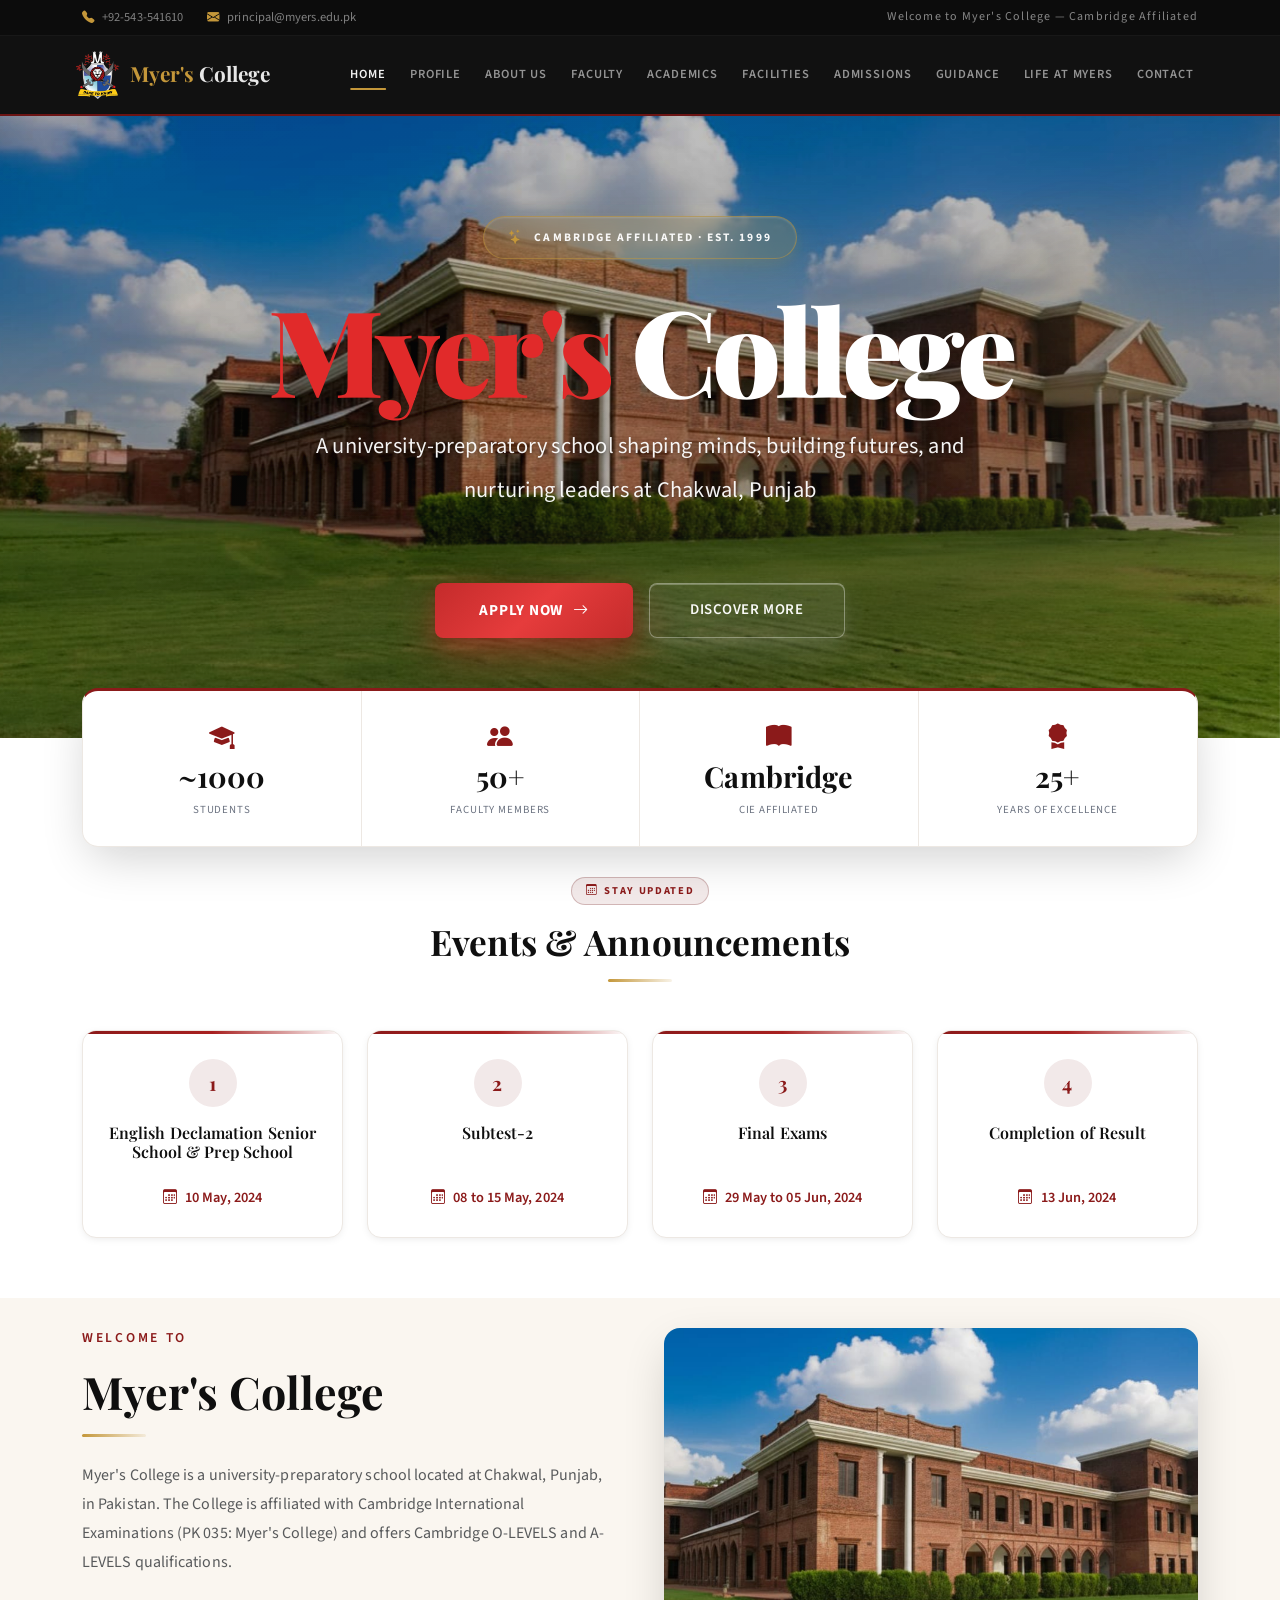
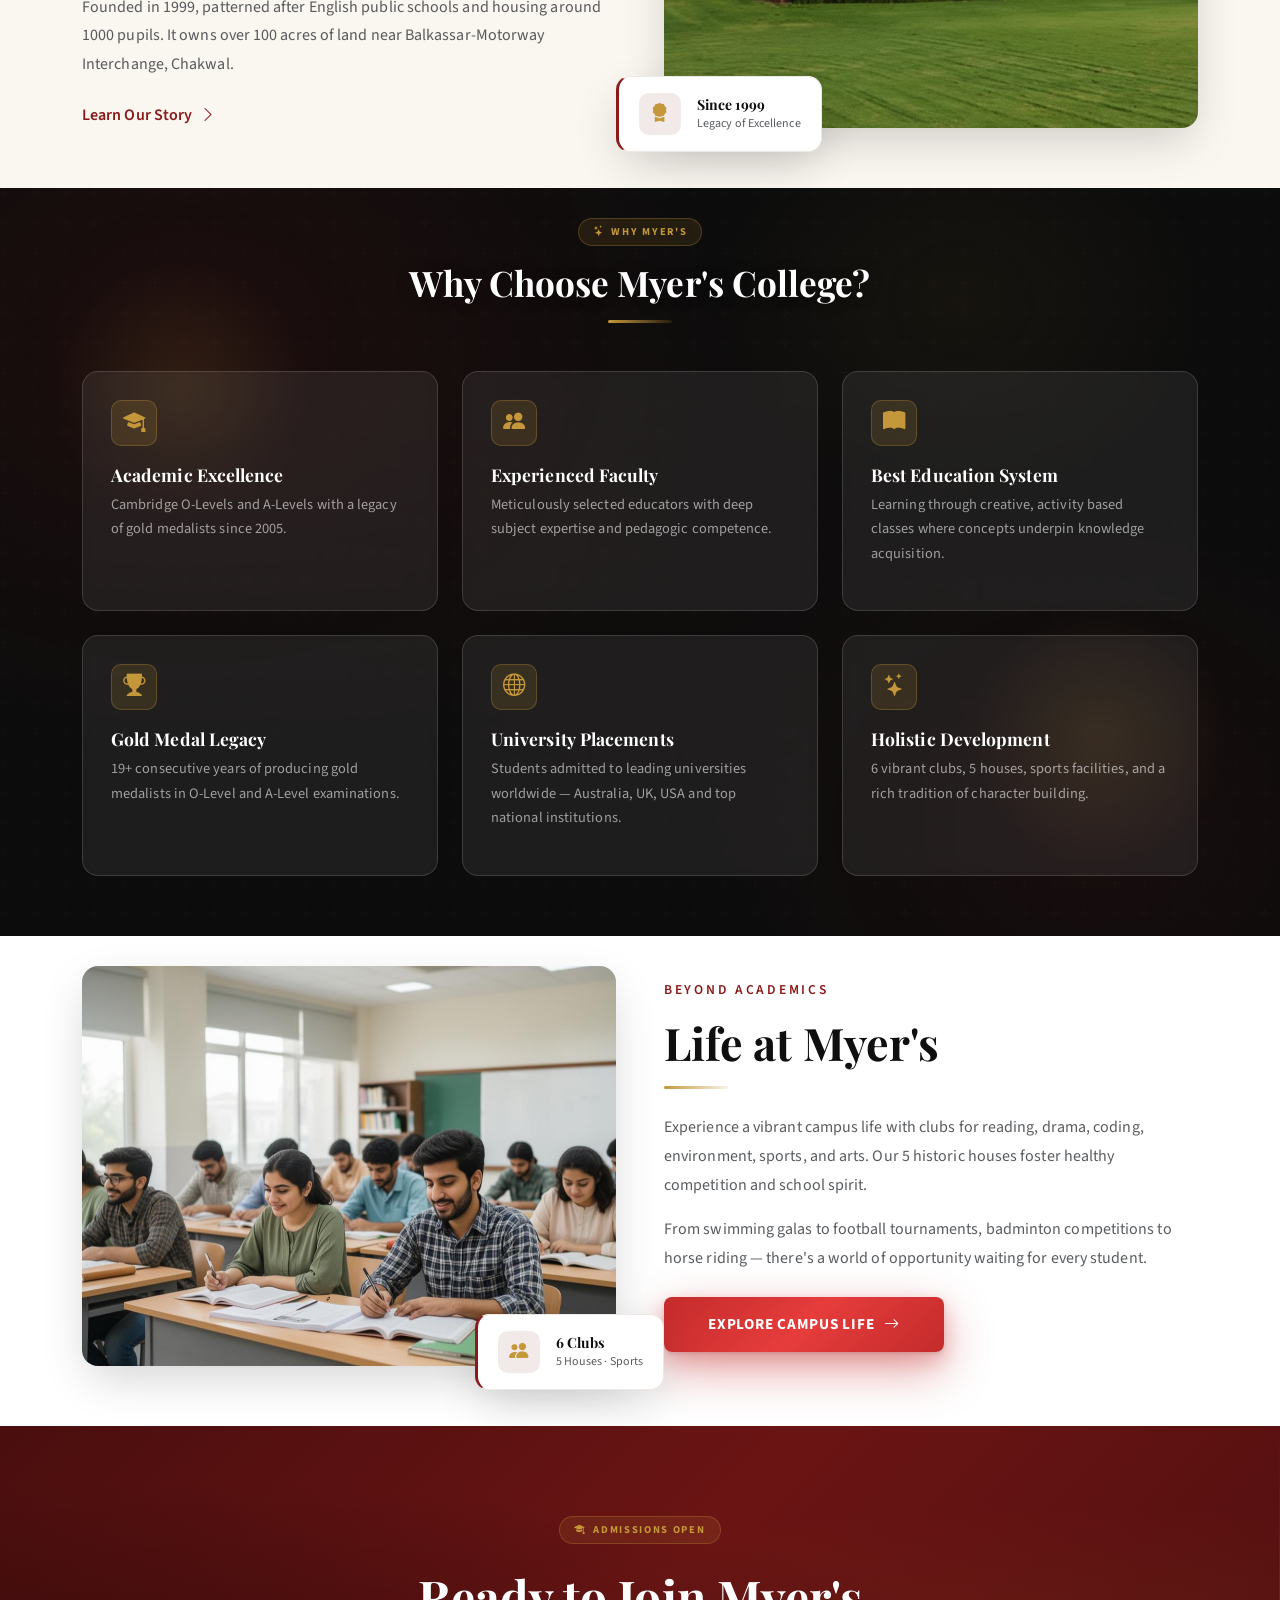
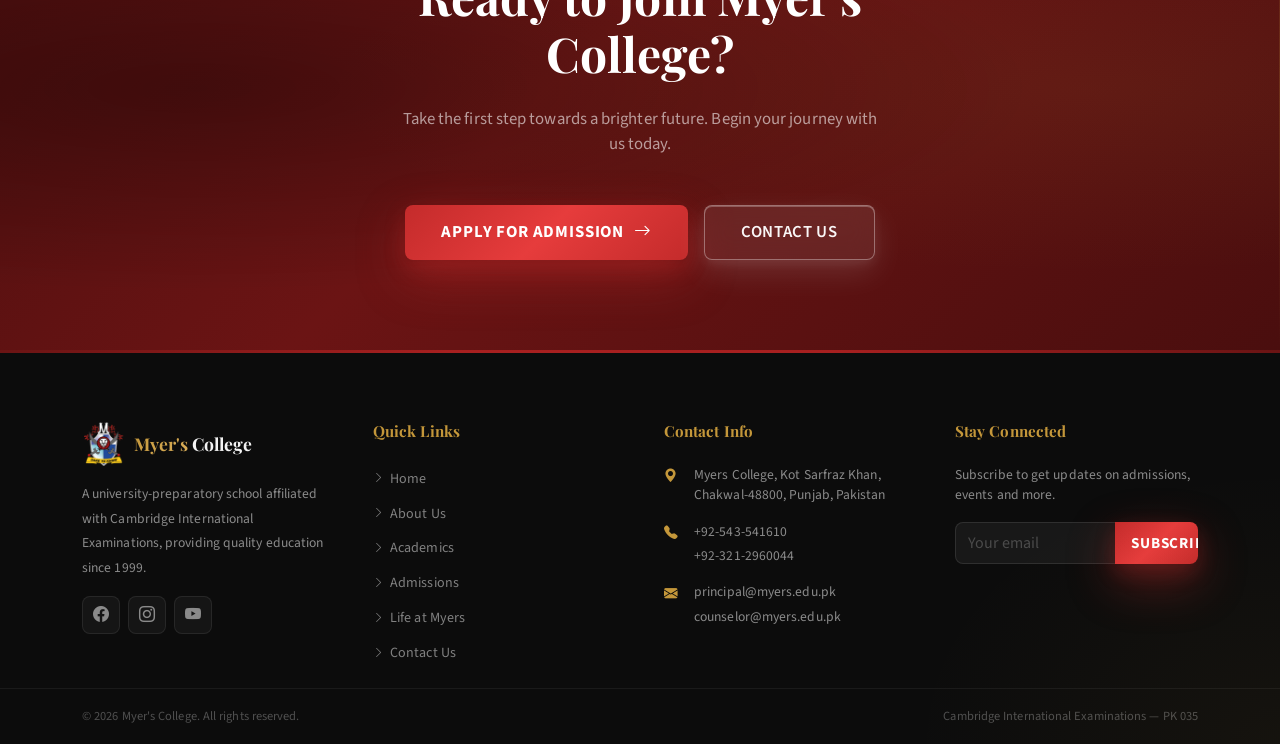
==== commit a8dbc67f: "new" ====
--- a/index.html
+++ b/index.html
@@ -57,11 +57,11 @@
 
   <!-- HERO -->
   <section class="hero-section">
-    <img src="assets/images/hero-campus.jpg" alt="Myer's College Campus" class="hero-img" />
+    <img src="assets/images/college-original.jpg" alt="Myer's College Campus" class="hero-img" />
     <div class="hero-overlay"></div>
-    <!-- Decorative blobs -->
-    <div style="position:absolute;top:80px;right:80px;width:250px;height:250px;background:radial-gradient(circle,rgba(196,151,58,0.14) 0%,transparent 65%);pointer-events:none;"></div>
-    <div style="position:absolute;bottom:80px;left:40px;width:180px;height:180px;background:rgba(196,151,58,0.05);border-radius:50%;filter:blur(60px);pointer-events:none;"></div>
+    <!-- Decorative blobs for premium ambiance -->
+    <div style="position:absolute;top:60px;right:60px;width:280px;height:280px;background:radial-gradient(circle,rgba(196,151,58,0.10) 0%,transparent 70%);pointer-events:none;filter:blur(1px);"></div>
+    <div style="position:absolute;bottom:100px;left:50px;width:200px;height:200px;background:rgba(196,151,58,0.04);border-radius:50%;filter:blur(80px);pointer-events:none;"></div>
     <div class="container">
       <div class="hero-content">
         <div class="hero-badge animate-fade-in-up">
--- a/assets/css/style.css
+++ b/assets/css/style.css
@@ -140,53 +140,107 @@
 /* ============================================================
    HERO — Deep black with strong maroon character
 ============================================================ */
-.hero-section { position: relative; min-height: 600px; overflow: hidden; }
+.hero-section { 
+  position: relative; 
+  min-height: 600px; 
+  overflow: hidden;
+}
+
 .hero-section img.hero-img {
   position: absolute; inset: 0;
   width: 100%; height: 100%; object-fit: cover;
-  transform: scale(1.05);
+  transform: scale(1.0);
+  filter: brightness(1.02) contrast(1.12) saturate(1.08);
+  backface-visibility: hidden;
+  -webkit-font-smoothing: antialiased;
 }
 .hero-overlay {
   position: absolute; inset: 0;
   background:
     linear-gradient(160deg,
-      rgba(10,10,10,0.94) 0%,
-      rgba(10,10,10,0.80) 40%,
-      rgba(74,14,14,0.75) 75%,
-      rgba(74,14,14,0.90) 100%
+      rgba(10, 10, 10, 0.235) 0%,
+      rgba(15, 14, 14, 0.297) 40%,
+      rgba(29, 23, 23, 0.445) 75%,
+      rgba(74, 14, 14, 0.071) 100%
     );
 }
 .hero-content {
   position: relative; z-index: 2;
-  min-height: 600px;
+  min-height: 620px;
   display: flex; flex-direction: column;
   align-items: center; justify-content: center;
-  text-align: center; padding: 80px 20px;
+  text-align: center; padding: 100px 30px;
 }
 .hero-badge {
-  display: inline-flex; align-items: center; gap: 8px;
-  background: rgba(196,151,58,0.14);
-  backdrop-filter: blur(10px);
-  border: 1px solid rgba(196,151,58,0.35);
-  border-radius: 50px; padding: 6px 18px;
-  margin-bottom: 24px; font-size: 0.7rem;
-  color: rgba(255,255,255,0.88);
-  text-transform: uppercase; letter-spacing: 0.15em; font-weight: 600;
+  display: inline-flex; align-items: center; gap: 10px;
+  background: rgba(196,151,58,0.22);
+  backdrop-filter: blur(20px);
+  border: 1.5px solid rgba(196,151,58,0.50);
+  border-radius: 50px; padding: 10px 24px;
+  margin-bottom: 32px; font-size: 0.72rem;
+  color: rgba(255,255,255,0.95);
+  text-transform: uppercase; letter-spacing: 0.18em; font-weight: 700;
   animation: fadeInUp 0.6s ease-out forwards;
+  box-shadow: 
+    0 12px 32px rgba(196,151,58,0.20),
+    0 4px 12px rgba(196,151,58,0.12),
+    inset 0 1px 2px rgba(255,255,255,0.15);
+  transition: all 0.3s ease;
+}
+.hero-badge:hover {
+  background: rgba(196,151,58,0.28);
+  box-shadow: 
+    0 16px 40px rgba(196,151,58,0.28),
+    0 6px 16px rgba(196,151,58,0.18),
+    inset 0 1px 2px rgba(255,255,255,0.20);
+  transform: translateY(-2px);
+}
+.hero-badge i {
+  font-size: 0.9rem;
+  filter: drop-shadow(0 2px 4px rgba(196,151,58,0.30));
 }
 .hero-title {
   font-family: var(--font-heading);
-  font-size: clamp(2.8rem,8vw,6rem);
-  font-weight: 700; color: #fff;
-  line-height: 1.1; margin-bottom: 20px;
-  animation: fadeInUp 0.6s ease-out 0.1s forwards; opacity: 0;
+  font-size: clamp(3.5rem, 11vw, 7.5rem);
+  font-weight: 900;
+  color: #fff;
+  line-height: 0.95;
+  margin-bottom: 20px;
+  letter-spacing: -0.045em;
+  animation: fadeInUp 0.8s ease-out 0.08s forwards;
+  opacity: 0;
+}
+.hero-title .gradient-text {
+  color: #e12a2a;
+  font-weight: 900;
+  /* text-shadow: 
+    0 4px 12px rgba(230, 60, 60, 0.40),
+    0 2px 6px rgba(230, 60, 60, 0.30),
+    0 0px 2px rgba(0,0,0,0.15); */
+  letter-spacing: -0.045em;
 }
 .hero-subtitle {
-  font-size: 1.1rem; color: rgba(255,255,255,0.68);
-  max-width: 560px; line-height: 1.75; margin-bottom: 36px;
-  animation: fadeInUp 0.6s ease-out 0.2s forwards; opacity: 0;
-}
-.hero-buttons { animation: fadeInUp 0.6s ease-out 0.4s forwards; opacity: 0; }
+  font-size: 1.4rem;
+  color: rgba(255,255,255,0.95);
+  max-width: 680px;
+  line-height: 1.95;
+  margin-bottom: 70px;
+  font-weight: 400;
+  letter-spacing: 0.01em;
+  text-shadow: 
+    0 3px 8px rgba(0,0,0,0.38),
+    0 1px 3px rgba(0,0,0,0.20);
+  animation: fadeInUp 0.8s ease-out 0.18s forwards;
+  opacity: 0;
+}
+.hero-buttons { 
+  animation: fadeInUp 0.8s ease-out 0.32s forwards; 
+  opacity: 0; 
+  gap: 22px;
+  display: flex;
+  flex-wrap: wrap;
+  justify-content: center;
+}
 
 /* ============================================================
    PAGE HERO (inner pages) — Deep Maroon
@@ -264,35 +318,96 @@
 ============================================================ */
 /* Primary button — maroon solid */
 .btn-gold {
-  background: var(--maroon-mid);
-  color: #fff; font-weight: 600;
-  border-radius: 8px; padding: 13px 30px;
+  background: linear-gradient(135deg, #C42B2B 0%, #E63C3C 50%, #C42B2B 100%);
+  color: #fff; font-weight: 700;
+  border-radius: 8px; padding: 16px 44px;
   border: none;
-  transition: all 0.25s ease;
+  transition: all 0.4s cubic-bezier(0.25, 0.46, 0.45, 0.94);
   font-family: var(--font-body); font-size: 0.95rem;
-  display: inline-flex; align-items: center; gap: 8px;
-  text-decoration: none; letter-spacing: 0.02em;
+  display: inline-flex; align-items: center; gap: 10px;
+  text-decoration: none; letter-spacing: 0.05em;
+  box-shadow: 
+    0 18px 48px rgba(196, 43, 43, 0.42),
+    0 8px 20px rgba(196, 43, 43, 0.26),
+    0 2px 4px rgba(0,0,0,0.12);
+  position: relative;
+  overflow: hidden;
+  text-transform: uppercase;
+  font-weight: 700;
+}
+.btn-gold::before {
+  content: '';
+  position: absolute; inset: 0;
+  background: linear-gradient(135deg, rgba(255,255,255,0.12) 0%, transparent 70%);
+  pointer-events: none;
+  opacity: 0;
+  transition: opacity 0.3s ease;
 }
 .btn-gold:hover {
-  background: var(--maroon-vivid);
-  color: #fff; transform: translateY(-2px);
-  box-shadow: var(--shadow-maroon);
+  background: linear-gradient(135deg, #D63D3D 0%, #F04A4A 50%, #D63D3D 100%);
+  color: #fff; 
+  transform: translateY(-6px);
+  box-shadow: 
+    0 26px 64px rgba(196, 43, 43, 0.52),
+    0 12px 28px rgba(196, 43, 43, 0.36),
+    0 3px 8px rgba(0,0,0,0.16);
+}
+.btn-gold:hover::before {
+  opacity: 1;
+}
+.btn-gold:active {
+  transform: translateY(-2px);
+  box-shadow: 
+    0 12px 32px rgba(196, 43, 43, 0.36),
+    0 6px 16px rgba(196, 43, 43, 0.20);
 }
 /* Outline button — on dark backgrounds */
 .btn-outline-gold {
-  background: transparent;
-  color: rgba(255,255,255,0.88);
-  font-weight: 600; border-radius: 8px; padding: 13px 30px;
-  border: 1.5px solid rgba(255,255,255,0.30);
-  transition: all 0.25s ease;
-  font-family: var(--font-body); font-size: 0.95rem;
-  display: inline-flex; align-items: center; gap: 8px;
-  text-decoration: none; letter-spacing: 0.02em;
+  background: rgba(255,255,255,0.08);
+  color: rgba(255,255,255,0.97);
+  font-weight: 700; border-radius: 8px; padding: 15px 40px;
+  border: 1.5px solid rgba(255,255,255,0.35);
+  transition: all 0.4s cubic-bezier(0.25, 0.46, 0.45, 0.94);
+  font-family: var(--font-body); font-size: 0.93rem;
+  display: inline-flex; align-items: center; gap: 10px;
+  text-decoration: none; letter-spacing: 0.04em;
+  backdrop-filter: blur(12px);
+  position: relative;
+  overflow: hidden;
+  text-transform: uppercase;
+  font-weight: 600;
+  box-shadow: 
+    0 12px 32px rgba(255,255,255,0.12),
+    0 4px 12px rgba(255,255,255,0.08),
+    inset 0 1px 0 rgba(255,255,255,0.25);
+}
+.btn-outline-gold::before {
+  content: '';
+  position: absolute; inset: 0;
+  background: linear-gradient(135deg, rgba(255,255,255,0.10) 0%, transparent 70%);
+  pointer-events: none;
+  opacity: 0;
+  transition: opacity 0.3s ease;
 }
 .btn-outline-gold:hover {
-  background: rgba(255,255,255,0.10);
-  border-color: rgba(255,255,255,0.60);
-  color: #fff; transform: translateY(-2px);
+  background: rgba(255,255,255,0.15);
+  border-color: rgba(255,255,255,0.65);
+  color: #fff; 
+  transform: translateY(-5px);
+  box-shadow: 
+    0 20px 48px rgba(255,255,255,0.18),
+    0 8px 24px rgba(255,255,255,0.12),
+    inset 0 1px 0 rgba(255,255,255,0.30);
+}
+.btn-outline-gold:hover::before {
+  opacity: 1;
+}
+.btn-outline-gold:active {
+  transform: translateY(-2px);
+  box-shadow: 
+    0 10px 24px rgba(255,255,255,0.12),
+    0 4px 12px rgba(255,255,255,0.08),
+    inset 0 1px 0 rgba(255,255,255,0.20);
 }
 /* Gold button — selective use only */
 .btn-gold-accent {
@@ -328,7 +443,7 @@
 }
 .stat-item:last-child { border-right: none; }
 .stat-item:hover { background: var(--cream); }
-.stat-icon { color: var(--gold); width: 28px; height: 28px; margin: 0 auto 8px; }
+.stat-icon { color: var(--maroon-mid); width: 28px; height: 28px; margin: 0 auto 8px; }
 .stat-value { font-family: var(--font-heading); font-size: 1.8rem; font-weight: 700; color: var(--text-primary); }
 .stat-label { font-size: 0.68rem; text-transform: uppercase; letter-spacing: 0.12em; color: var(--text-muted); margin-top: 4px; }
 
@@ -431,10 +546,10 @@
 }
 
 /* ── Gradient text ── */
-.gradient-text {
-  background: linear-gradient(135deg, var(--maroon-mid) 0%, var(--maroon-vivid) 50%, var(--maroon-mid) 100%);
+/* .gradient-text {
+  background: linear-gradient(135deg, var(--maroon-light) 0%, var(--maroon-vivid) 50%, var(--maroon-mid) 100%);
   -webkit-background-clip: text; -webkit-text-fill-color: transparent; background-clip: text;
-}
+} */
 .gradient-text-gold {
   background: linear-gradient(135deg, var(--gold) 0%, var(--gold-light) 50%, var(--gold) 100%);
   -webkit-background-clip: text; -webkit-text-fill-color: transparent; background-clip: text;
